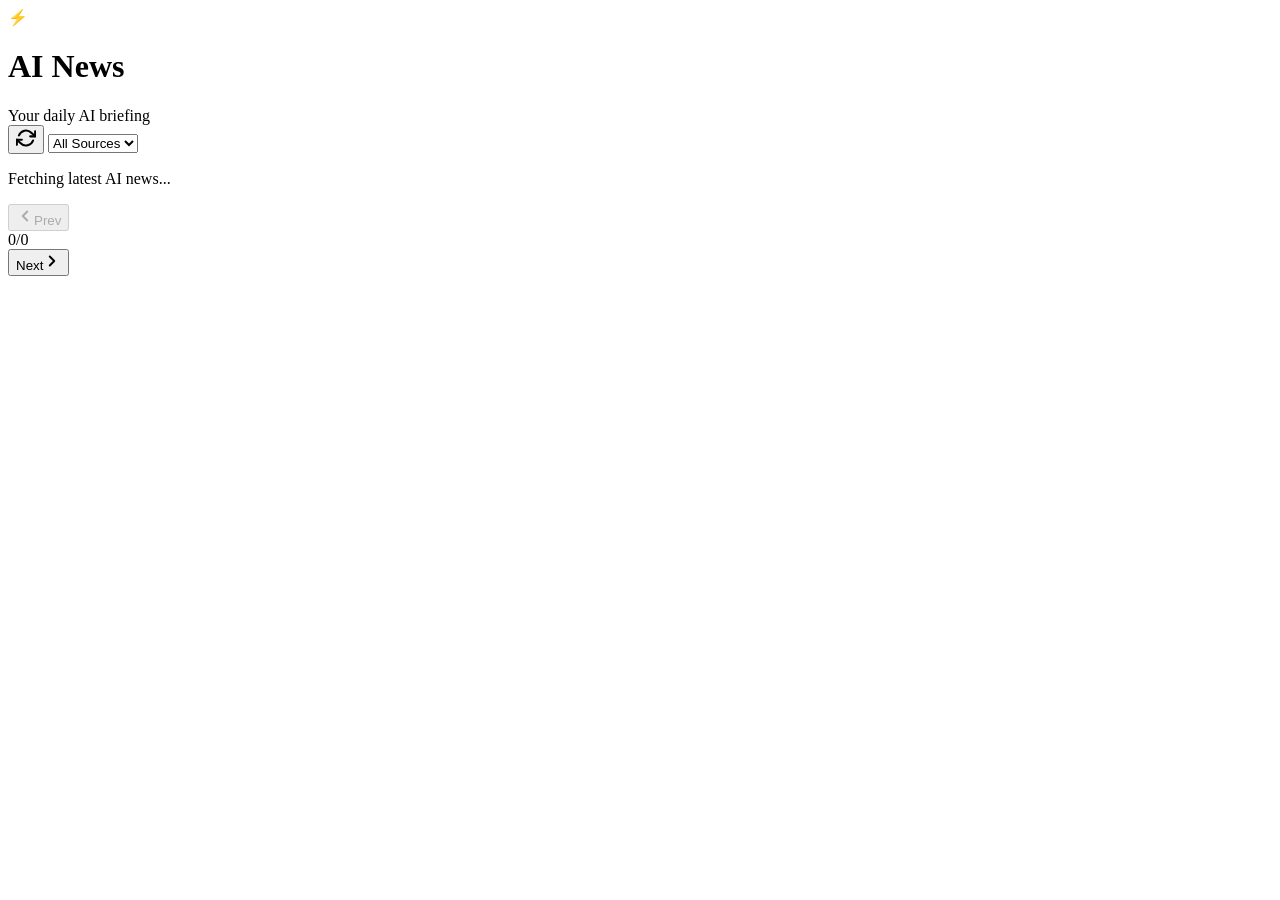
==== index.html @ 2bf20e10 "Deploy AI News Aggregator PWA to gh-pages root" ====
<!DOCTYPE html>
<html lang="en">
<head>
    <meta charset="UTF-8">
    <meta name="viewport" content="width=device-width, initial-scale=1.0, user-scalable=no">
    <title>AI News Aggregator</title>
    <meta name="theme-color" content="#6c5ce7">
    <meta name="apple-mobile-web-app-capable" content="yes">
    <meta name="apple-mobile-web-app-status-bar-style" content="black-translucent">
    <meta name="apple-mobile-web-app-title" content="AI News">
    <link rel="apple-touch-icon" href="icons/icon-192.svg">
    <link rel="manifest" href="manifest.json">
    <link rel="stylesheet" href="styles.css">
    <link rel="preconnect" href="https://fonts.googleapis.com">
    <link rel="preconnect" href="https://fonts.gstatic.com" crossorigin>
    <link href="https://fonts.googleapis.com/css2?family=Inter:wght@400;500;600;700;800&display=swap" rel="stylesheet">
</head>
<body>
    <header class="app-header">
        <div class="header-left">
            <div class="logo"><span class="logo-icon">⚡</span><h1>AI News</h1></div>
            <span class="tagline">Your daily AI briefing</span>
        </div>
        <div class="header-right">
            <button id="install-btn" class="install-btn" style="display:none;" title="Install App">
                <svg width="16" height="16" viewBox="0 0 24 24" fill="none" stroke="currentColor" stroke-width="2.5" stroke-linecap="round" stroke-linejoin="round"><path d="M21 15v4a2 2 0 0 1-2 2H5a2 2 0 0 1-2-2v-4"></path><polyline points="7 10 12 15 17 10"></polyline><line x1="12" y1="15" x2="12" y2="3"></line></svg>
                <span>Install</span>
            </button>
            <button id="refresh-btn" class="icon-btn" title="Refresh news">
                <svg width="20" height="20" viewBox="0 0 24 24" fill="none" stroke="currentColor" stroke-width="2.5" stroke-linecap="round" stroke-linejoin="round"><polyline points="23 4 23 10 17 10"></polyline><polyline points="1 20 1 14 7 14"></polyline><path d="M3.51 9a9 9 0 0 1 14.85-3.36L23 10M1 14l4.64 4.36A9 9 0 0 0 20.49 15"></path></svg>
            </button>
            <select id="source-filter" class="source-filter" title="Filter by source"><option value="">All Sources</option></select>
        </div>
    </header>
    <main class="main-container">
        <div id="loading" class="loading-container">
            <div class="loading-card"><div class="skeleton skeleton-image"></div><div class="skeleton-content"><div class="skeleton skeleton-badge"></div><div class="skeleton skeleton-title"></div><div class="skeleton skeleton-title short"></div><div class="skeleton skeleton-text"></div><div class="skeleton skeleton-text"></div><div class="skeleton skeleton-text short"></div></div></div>
            <p class="loading-text">Fetching latest AI news...</p>
        </div>
        <div id="error" class="error-container" style="display:none;"><div class="error-icon">📡</div><h2>Unable to fetch news</h2><p>Check your connection and try again.</p><button id="retry-btn" class="btn-primary">Retry</button></div>
        <div id="empty" class="empty-container" style="display:none;"><div class="empty-icon">🔍</div><h2>No articles found</h2><p>Try refreshing or changing the source filter.</p><button id="empty-refresh-btn" class="btn-primary">Refresh</button></div>
        <div id="card-container" class="card-stack" style="display:none;"></div>
        <div id="swipe-hint" class="swipe-hint" style="display:none;"><div class="hint-content"><span class="hint-arrow left">←</span><span class="hint-text">Swipe or tap to navigate</span><span class="hint-arrow right">→</span></div></div>
    </main>
    <footer class="app-footer">
        <button id="prev-btn" class="nav-btn" disabled title="Previous article"><svg width="18" height="18" viewBox="0 0 24 24" fill="none" stroke="currentColor" stroke-width="2.5" stroke-linecap="round" stroke-linejoin="round"><polyline points="15 18 9 12 15 6"></polyline></svg><span>Prev</span></button>
        <div class="card-counter"><span id="current-index">0</span><span class="separator">/</span><span id="total-count">0</span></div>
        <button id="next-btn" class="nav-btn" title="Next article"><span>Next</span><svg width="18" height="18" viewBox="0 0 24 24" fill="none" stroke="currentColor" stroke-width="2.5" stroke-linecap="round" stroke-linejoin="round"><polyline points="9 6 15 12 9 18"></polyline></svg></button>
    </footer>
    <script src="app.js"></script>
</body>
</html>
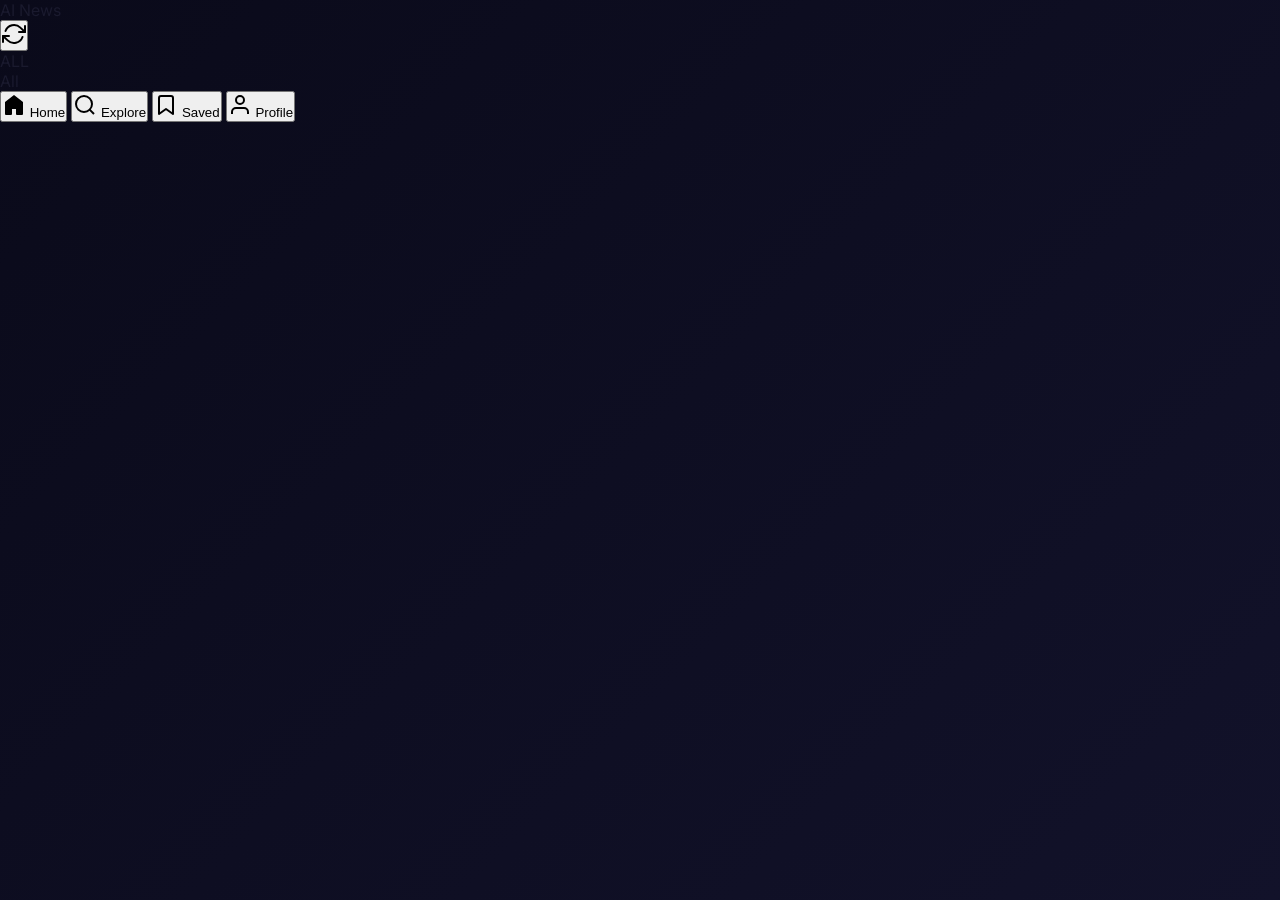
==== commit af8f58c6: "Redesign UI to Instagram-style feed layout - Stories bar with source avatars at top - Vertical scrol" ====
--- a/index.html
+++ b/index.html
@@ -2,9 +2,9 @@
 <html lang="en">
 <head>
     <meta charset="UTF-8">
-    <meta name="viewport" content="width=device-width, initial-scale=1.0, user-scalable=no">
-    <title>AI News Aggregator</title>
-    <meta name="theme-color" content="#6c5ce7">
+    <meta name="viewport" content="width=device-width, initial-scale=1.0, maximum-scale=1.0, user-scalable=no">
+    <title>AI News</title>
+    <meta name="theme-color" content="#000000">
     <meta name="apple-mobile-web-app-capable" content="yes">
     <meta name="apple-mobile-web-app-status-bar-style" content="black-translucent">
     <meta name="apple-mobile-web-app-title" content="AI News">
@@ -13,40 +13,91 @@
     <link rel="stylesheet" href="styles.css">
     <link rel="preconnect" href="https://fonts.googleapis.com">
     <link rel="preconnect" href="https://fonts.gstatic.com" crossorigin>
-    <link href="https://fonts.googleapis.com/css2?family=Inter:wght@400;500;600;700;800&display=swap" rel="stylesheet">
+    <link href="https://fonts.googleapis.com/css2?family=Inter:wght@400;500;600;700&display=swap" rel="stylesheet">
 </head>
 <body>
-    <header class="app-header">
-        <div class="header-left">
-            <div class="logo"><span class="logo-icon">⚡</span><h1>AI News</h1></div>
-            <span class="tagline">Your daily AI briefing</span>
-        </div>
-        <div class="header-right">
-            <button id="install-btn" class="install-btn" style="display:none;" title="Install App">
-                <svg width="16" height="16" viewBox="0 0 24 24" fill="none" stroke="currentColor" stroke-width="2.5" stroke-linecap="round" stroke-linejoin="round"><path d="M21 15v4a2 2 0 0 1-2 2H5a2 2 0 0 1-2-2v-4"></path><polyline points="7 10 12 15 17 10"></polyline><line x1="12" y1="15" x2="12" y2="3"></line></svg>
-                <span>Install</span>
+
+    <!-- Top Header -->
+    <header class="top-header">
+        <div class="header-logo">AI News</div>
+        <div class="header-actions">
+            <button id="install-btn" class="header-icon-btn" style="display:none;" title="Install App">
+                <svg width="24" height="24" viewBox="0 0 24 24" fill="none" stroke="currentColor" stroke-width="2" stroke-linecap="round" stroke-linejoin="round"><path d="M21 15v4a2 2 0 0 1-2 2H5a2 2 0 0 1-2-2v-4"/><polyline points="7 10 12 15 17 10"/><line x1="12" y1="15" x2="12" y2="3"/></svg>
             </button>
-            <button id="refresh-btn" class="icon-btn" title="Refresh news">
-                <svg width="20" height="20" viewBox="0 0 24 24" fill="none" stroke="currentColor" stroke-width="2.5" stroke-linecap="round" stroke-linejoin="round"><polyline points="23 4 23 10 17 10"></polyline><polyline points="1 20 1 14 7 14"></polyline><path d="M3.51 9a9 9 0 0 1 14.85-3.36L23 10M1 14l4.64 4.36A9 9 0 0 0 20.49 15"></path></svg>
+            <button id="refresh-btn" class="header-icon-btn" title="Refresh">
+                <svg width="24" height="24" viewBox="0 0 24 24" fill="none" stroke="currentColor" stroke-width="2" stroke-linecap="round" stroke-linejoin="round"><polyline points="23 4 23 10 17 10"/><polyline points="1 20 1 14 7 14"/><path d="M3.51 9a9 9 0 0 1 14.85-3.36L23 10M1 14l4.64 4.36A9 9 0 0 0 20.49 15"/></svg>
             </button>
-            <select id="source-filter" class="source-filter" title="Filter by source"><option value="">All Sources</option></select>
         </div>
     </header>
-    <main class="main-container">
-        <div id="loading" class="loading-container">
-            <div class="loading-card"><div class="skeleton skeleton-image"></div><div class="skeleton-content"><div class="skeleton skeleton-badge"></div><div class="skeleton skeleton-title"></div><div class="skeleton skeleton-title short"></div><div class="skeleton skeleton-text"></div><div class="skeleton skeleton-text"></div><div class="skeleton skeleton-text short"></div></div></div>
-            <p class="loading-text">Fetching latest AI news...</p>
+
+    <!-- Stories Bar -->
+    <div class="stories-bar" id="stories-bar">
+        <div class="story-item active" data-source="">
+            <div class="story-ring all">
+                <div class="story-avatar all-avatar">ALL</div>
+            </div>
+            <span class="story-name">All</span>
         </div>
-        <div id="error" class="error-container" style="display:none;"><div class="error-icon">📡</div><h2>Unable to fetch news</h2><p>Check your connection and try again.</p><button id="retry-btn" class="btn-primary">Retry</button></div>
-        <div id="empty" class="empty-container" style="display:none;"><div class="empty-icon">🔍</div><h2>No articles found</h2><p>Try refreshing or changing the source filter.</p><button id="empty-refresh-btn" class="btn-primary">Refresh</button></div>
-        <div id="card-container" class="card-stack" style="display:none;"></div>
-        <div id="swipe-hint" class="swipe-hint" style="display:none;"><div class="hint-content"><span class="hint-arrow left">←</span><span class="hint-text">Swipe or tap to navigate</span><span class="hint-arrow right">→</span></div></div>
+    </div>
+
+    <!-- Main Feed -->
+    <main class="feed" id="feed">
+
+        <!-- Loading State -->
+        <div id="loading" class="loading-state">
+            <div class="skeleton-card">
+                <div class="skeleton-header"><div class="skeleton-circle"></div><div class="skeleton-lines"><div class="skeleton-line w60"></div><div class="skeleton-line w40"></div></div></div>
+                <div class="skeleton-img"></div>
+                <div class="skeleton-body"><div class="skeleton-line w90"></div><div class="skeleton-line w70"></div></div>
+            </div>
+            <div class="skeleton-card">
+                <div class="skeleton-header"><div class="skeleton-circle"></div><div class="skeleton-lines"><div class="skeleton-line w60"></div><div class="skeleton-line w40"></div></div></div>
+                <div class="skeleton-img"></div>
+                <div class="skeleton-body"><div class="skeleton-line w90"></div><div class="skeleton-line w70"></div></div>
+            </div>
+        </div>
+
+        <!-- Error State -->
+        <div id="error" class="state-message" style="display:none;">
+            <div class="state-icon">&#128225;</div>
+            <h2>Couldn't load news</h2>
+            <p>Check your connection and try again.</p>
+            <button id="retry-btn" class="action-button">Try Again</button>
+        </div>
+
+        <!-- Empty State -->
+        <div id="empty" class="state-message" style="display:none;">
+            <div class="state-icon">&#128270;</div>
+            <h2>No articles found</h2>
+            <p>Try a different source filter.</p>
+            <button id="empty-refresh-btn" class="action-button">Refresh</button>
+        </div>
+
+        <!-- Feed Cards Container -->
+        <div id="feed-cards"></div>
+
     </main>
-    <footer class="app-footer">
-        <button id="prev-btn" class="nav-btn" disabled title="Previous article"><svg width="18" height="18" viewBox="0 0 24 24" fill="none" stroke="currentColor" stroke-width="2.5" stroke-linecap="round" stroke-linejoin="round"><polyline points="15 18 9 12 15 6"></polyline></svg><span>Prev</span></button>
-        <div class="card-counter"><span id="current-index">0</span><span class="separator">/</span><span id="total-count">0</span></div>
-        <button id="next-btn" class="nav-btn" title="Next article"><span>Next</span><svg width="18" height="18" viewBox="0 0 24 24" fill="none" stroke="currentColor" stroke-width="2.5" stroke-linecap="round" stroke-linejoin="round"><polyline points="9 6 15 12 9 18"></polyline></svg></button>
-    </footer>
+
+    <!-- Bottom Navigation -->
+    <nav class="bottom-nav">
+        <button class="nav-item active" data-tab="home">
+            <svg width="24" height="24" viewBox="0 0 24 24" fill="currentColor"><path d="M12 2L3 9v12a1 1 0 001 1h5a1 1 0 001-1v-5h4v5a1 1 0 001 1h5a1 1 0 001-1V9l-9-7z"/></svg>
+            <span>Home</span>
+        </button>
+        <button class="nav-item" data-tab="explore">
+            <svg width="24" height="24" viewBox="0 0 24 24" fill="none" stroke="currentColor" stroke-width="2"><circle cx="11" cy="11" r="8"/><line x1="21" y1="21" x2="16.65" y2="16.65"/></svg>
+            <span>Explore</span>
+        </button>
+        <button class="nav-item" data-tab="saved">
+            <svg width="24" height="24" viewBox="0 0 24 24" fill="none" stroke="currentColor" stroke-width="2" stroke-linecap="round" stroke-linejoin="round"><path d="M19 21l-7-5-7 5V5a2 2 0 012-2h10a2 2 0 012 2z"/></svg>
+            <span>Saved</span>
+        </button>
+        <button class="nav-item" data-tab="profile">
+            <svg width="24" height="24" viewBox="0 0 24 24" fill="none" stroke="currentColor" stroke-width="2"><path d="M20 21v-2a4 4 0 00-4-4H8a4 4 0 00-4 4v2"/><circle cx="12" cy="7" r="4"/></svg>
+            <span>Profile</span>
+        </button>
+    </nav>
+
     <script src="app.js"></script>
 </body>
-</html>+</html>
--- a/styles.css
+++ b/styles.css
@@ -0,0 +1,65 @@
+/* ========================================
+   AI News Aggregator - Inshorts-style UI
+   ======================================== */
+:root{--bg-primary:#0a0a1a;--bg-secondary:#12122a;--bg-card:#ffffff;--text-primary:#1a1a2e;--text-secondary:#555577;--text-light:#8888aa;--accent:#6c5ce7;--accent-light:#a29bfe;--border:#e8e8f0;--shadow-sm:0 2px 8px rgba(0,0,0,0.08);--shadow-md:0 8px 30px rgba(0,0,0,0.12);--shadow-lg:0 20px 60px rgba(0,0,0,0.2);--radius:20px;--card-max-width:480px;--transition:0.3s cubic-bezier(0.25,0.46,0.45,0.94)}
+*{margin:0;padding:0;box-sizing:border-box}html,body{height:100%;overflow:hidden}
+body{font-family:'Inter',-apple-system,BlinkMacSystemFont,sans-serif;background:linear-gradient(135deg,var(--bg-primary) 0%,var(--bg-secondary) 100%);color:var(--text-primary);-webkit-font-smoothing:antialiased;display:flex;flex-direction:column}
+.app-header{display:flex;align-items:center;justify-content:space-between;padding:12px 20px;background:rgba(10,10,26,0.95);backdrop-filter:blur(20px);border-bottom:1px solid rgba(255,255,255,0.06);z-index:100;flex-shrink:0}
+.header-left{display:flex;align-items:center;gap:12px}.logo{display:flex;align-items:center;gap:8px}.logo-icon{font-size:22px}
+.logo h1{font-size:20px;font-weight:800;background:linear-gradient(135deg,#a29bfe,#6c5ce7);-webkit-background-clip:text;-webkit-text-fill-color:transparent;background-clip:text;letter-spacing:-0.5px}
+.tagline{font-size:12px;color:var(--text-light);opacity:0.6}.header-right{display:flex;align-items:center;gap:10px}
+.icon-btn{background:rgba(255,255,255,0.08);border:1px solid rgba(255,255,255,0.1);color:#ccc;width:38px;height:38px;border-radius:12px;display:flex;align-items:center;justify-content:center;cursor:pointer;transition:var(--transition)}
+.icon-btn:hover{background:rgba(255,255,255,0.15);color:#fff}.icon-btn.spinning svg{animation:spin 0.8s linear infinite}
+@keyframes spin{from{transform:rotate(0deg)}to{transform:rotate(360deg)}}
+.source-filter{background:rgba(255,255,255,0.08);border:1px solid rgba(255,255,255,0.1);color:#ccc;padding:8px 12px;border-radius:12px;font-size:13px;font-family:inherit;cursor:pointer;outline:none;max-width:150px}
+.source-filter option{background:#1a1a2e;color:#ccc}
+.install-btn{display:none;align-items:center;gap:6px;background:linear-gradient(135deg,#6c5ce7,#a29bfe);border:none;color:#fff;padding:8px 14px;border-radius:12px;font-size:13px;font-weight:600;font-family:inherit;cursor:pointer;transition:var(--transition);white-space:nowrap;animation:installPulse 2s ease-in-out 3}
+.install-btn:hover{transform:translateY(-1px);box-shadow:0 4px 15px rgba(108,92,231,0.4)}.install-btn:active{transform:translateY(0)}
+@keyframes installPulse{0%,100%{box-shadow:0 0 0 0 rgba(108,92,231,0.4)}50%{box-shadow:0 0 0 8px rgba(108,92,231,0)}}
+.main-container{flex:1;display:flex;align-items:center;justify-content:center;position:relative;overflow:hidden;padding:15px}
+.loading-container{display:flex;flex-direction:column;align-items:center;gap:20px}
+.loading-card{width:min(var(--card-max-width),90vw);background:var(--bg-card);border-radius:var(--radius);overflow:hidden;box-shadow:var(--shadow-lg)}
+.skeleton{background:linear-gradient(90deg,#eee 25%,#ddd 50%,#eee 75%);background-size:200% 100%;animation:shimmer 1.5s ease-in-out infinite;border-radius:8px}
+.skeleton-image{width:100%;height:200px;border-radius:0}.skeleton-content{padding:20px;display:flex;flex-direction:column;gap:12px}
+.skeleton-badge{width:80px;height:22px}.skeleton-title{width:100%;height:20px}.skeleton-title.short{width:65%}.skeleton-text{width:100%;height:14px}.skeleton-text.short{width:45%}
+@keyframes shimmer{0%{background-position:200% 0}100%{background-position:-200% 0}}
+.loading-text{color:var(--text-light);font-size:14px;animation:pulse 2s ease-in-out infinite}
+@keyframes pulse{0%,100%{opacity:0.5}50%{opacity:1}}
+.error-container,.empty-container{display:flex;flex-direction:column;align-items:center;gap:12px;text-align:center;color:#ccc}
+.error-icon,.empty-icon{font-size:48px;margin-bottom:8px}
+.error-container h2,.empty-container h2{font-size:20px;color:#fff}.error-container p,.empty-container p{font-size:14px;color:var(--text-light)}
+.btn-primary{background:var(--accent);color:#fff;border:none;padding:12px 28px;border-radius:12px;font-size:14px;font-weight:600;font-family:inherit;cursor:pointer;margin-top:8px;transition:var(--transition)}
+.btn-primary:hover{background:var(--accent-light);transform:translateY(-1px)}
+.card-stack{width:100%;max-width:var(--card-max-width);height:100%;position:relative;perspective:1000px}
+.news-card{position:absolute;width:100%;height:100%;max-height:580px;top:50%;left:50%;background:var(--bg-card);border-radius:var(--radius);overflow:hidden;box-shadow:var(--shadow-lg);cursor:grab;user-select:none;-webkit-user-select:none;display:flex;flex-direction:column;transition:transform 0.4s cubic-bezier(0.25,0.46,0.45,0.94),opacity 0.4s ease;will-change:transform,opacity;touch-action:pan-y}
+.news-card:active{cursor:grabbing}.news-card.dragging{transition:none}
+.news-card.swiping-left{transform:translate(-150%,-50%) rotate(-20deg)!important;opacity:0}
+.news-card.swiping-right{transform:translate(150%,-50%) rotate(20deg)!important;opacity:0}
+.card-image{width:100%;height:200px;position:relative;overflow:hidden;flex-shrink:0}
+.card-image img{width:100%;height:100%;object-fit:cover;transition:opacity 0.3s ease}
+.card-image-placeholder{width:100%;height:100%;display:flex;align-items:center;justify-content:center;font-size:40px;color:rgba(255,255,255,0.4)}
+.card-image-overlay{position:absolute;bottom:0;left:0;right:0;height:60px;background:linear-gradient(transparent,rgba(0,0,0,0.3))}
+.card-content{padding:20px;display:flex;flex-direction:column;gap:10px;flex:1;overflow-y:auto}
+.card-meta{display:flex;align-items:center;justify-content:space-between}
+.card-source{display:inline-block;padding:4px 10px;border-radius:6px;font-size:11px;font-weight:700;text-transform:uppercase;letter-spacing:0.5px;color:#fff}
+.card-date{font-size:12px;color:var(--text-light)}
+.card-title{font-size:18px;font-weight:700;line-height:1.3;color:var(--text-primary);display:-webkit-box;-webkit-line-clamp:3;-webkit-box-orient:vertical;overflow:hidden}
+.card-summary{font-size:14px;line-height:1.6;color:var(--text-secondary);display:-webkit-box;-webkit-line-clamp:4;-webkit-box-orient:vertical;overflow:hidden}
+.card-link{display:inline-flex;align-items:center;gap:6px;color:var(--accent);text-decoration:none;font-size:13px;font-weight:600;margin-top:auto;padding-top:8px;transition:var(--transition)}
+.card-link:hover{color:var(--accent-light);gap:10px}.card-link svg{transition:transform var(--transition)}.card-link:hover svg{transform:translateX(3px)}
+.swipe-hint{position:absolute;bottom:20px;left:50%;transform:translateX(-50%);z-index:50}
+.hint-content{display:flex;align-items:center;gap:12px;background:rgba(0,0,0,0.7);backdrop-filter:blur(10px);padding:10px 20px;border-radius:30px;animation:fadeInUp 0.5s ease}
+.hint-text{color:#fff;font-size:13px;font-weight:500}.hint-arrow{color:var(--accent-light);font-size:18px;font-weight:700}
+.hint-arrow.left{animation:slideLeft 1s ease-in-out infinite}.hint-arrow.right{animation:slideRight 1s ease-in-out infinite}
+@keyframes slideLeft{0%,100%{transform:translateX(0)}50%{transform:translateX(-5px)}}
+@keyframes slideRight{0%,100%{transform:translateX(0)}50%{transform:translateX(5px)}}
+@keyframes fadeInUp{from{opacity:0;transform:translate(-50%,10px)}to{opacity:1;transform:translate(-50%,0)}}
+.app-footer{display:flex;align-items:center;justify-content:space-between;padding:12px 20px;background:rgba(10,10,26,0.95);backdrop-filter:blur(20px);border-top:1px solid rgba(255,255,255,0.06);z-index:100;flex-shrink:0}
+.nav-btn{display:flex;align-items:center;gap:6px;background:rgba(255,255,255,0.08);border:1px solid rgba(255,255,255,0.1);color:#ccc;padding:8px 16px;border-radius:12px;font-size:13px;font-weight:500;font-family:inherit;cursor:pointer;transition:var(--transition)}
+.nav-btn:hover:not(:disabled){background:rgba(255,255,255,0.15);color:#fff}.nav-btn:disabled{opacity:0.3;cursor:not-allowed}
+.card-counter{display:flex;align-items:center;gap:4px;color:#888;font-size:14px;font-weight:600}
+.card-counter .separator{color:#555}#current-index{color:#fff;font-size:16px}
+@media(max-width:480px){.app-header{padding:10px 15px}.tagline{display:none}.source-filter{max-width:110px;font-size:12px}.main-container{padding:10px}.news-card{max-height:none}.card-image{height:180px}.card-content{padding:16px}.card-title{font-size:16px}.card-summary{font-size:13px}.app-footer{padding:10px 15px}}
+@media(min-width:768px){.card-image{height:220px}.card-title{font-size:20px}.main-container{padding:20px}}
+@media(min-width:1024px){:root{--card-max-width:520px}}
+.card-content::-webkit-scrollbar{width:4px}.card-content::-webkit-scrollbar-track{background:transparent}.card-content::-webkit-scrollbar-thumb{background:#ddd;border-radius:4px}
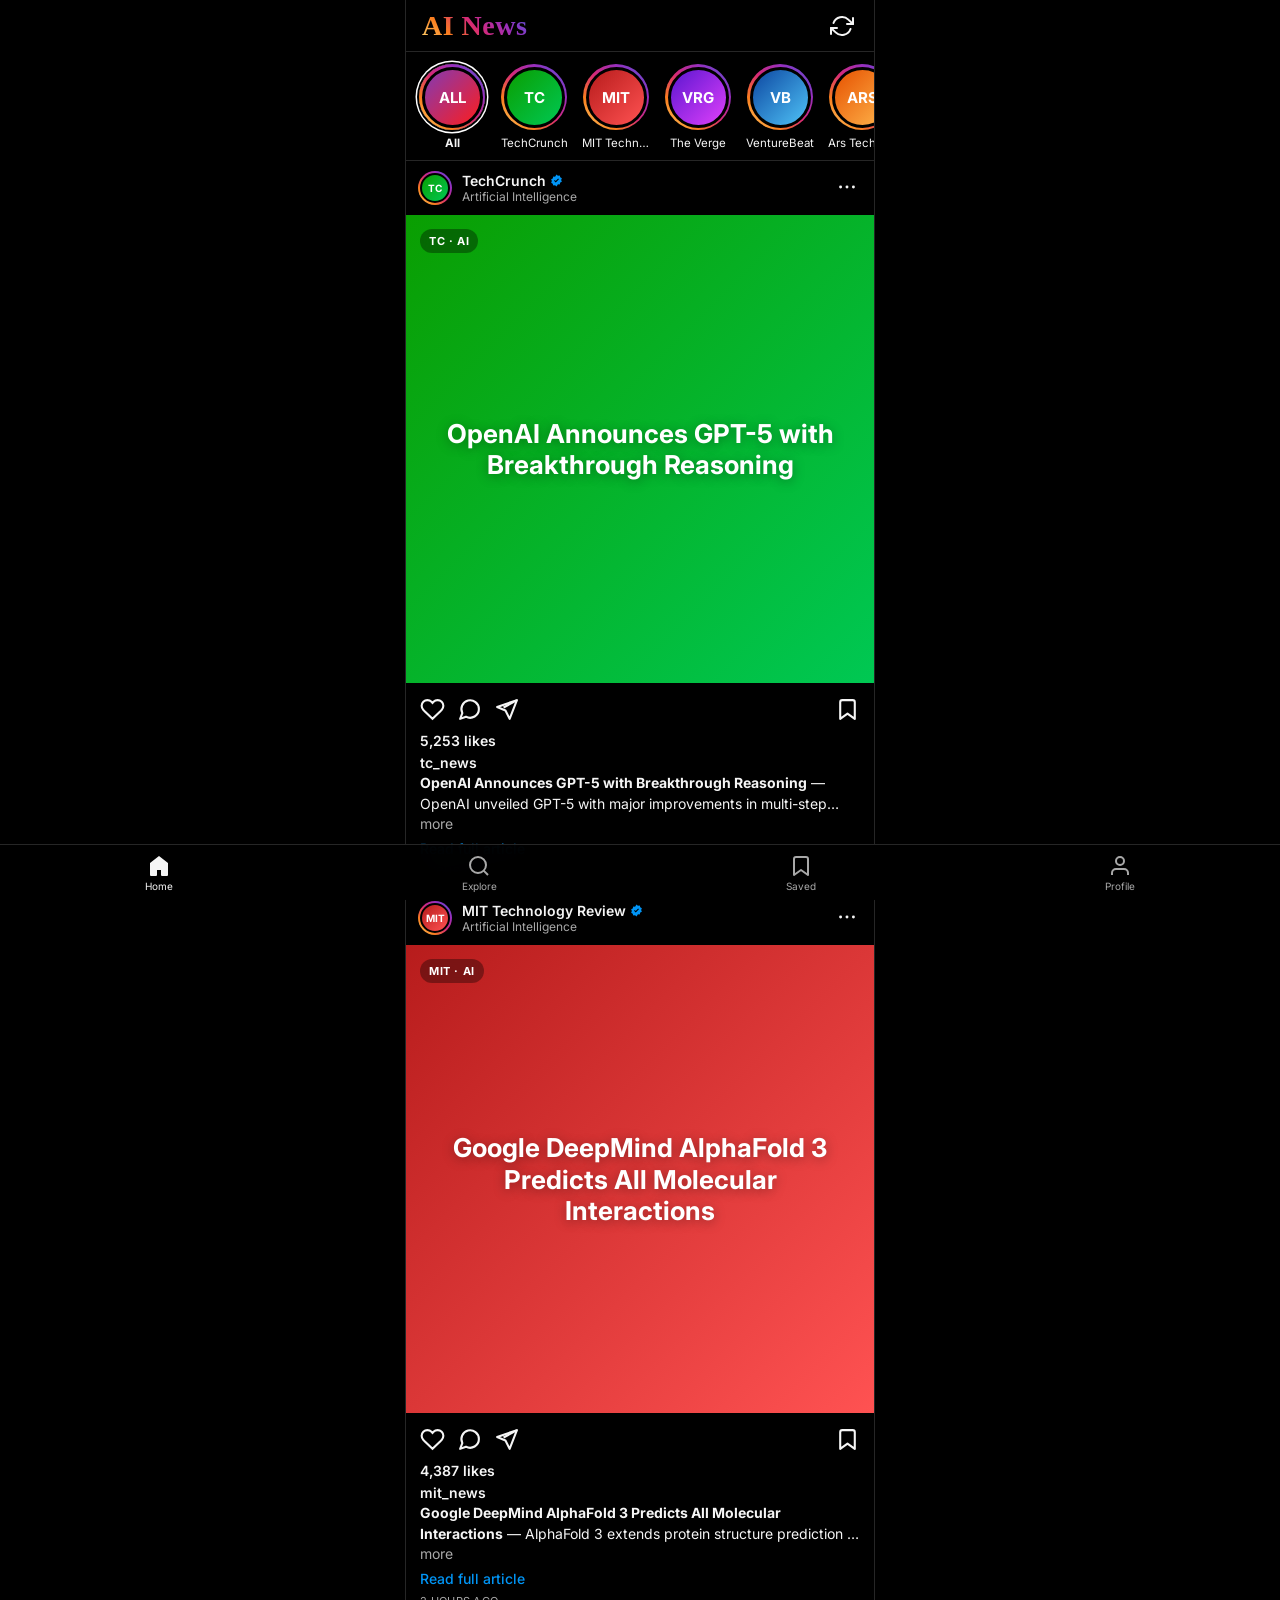
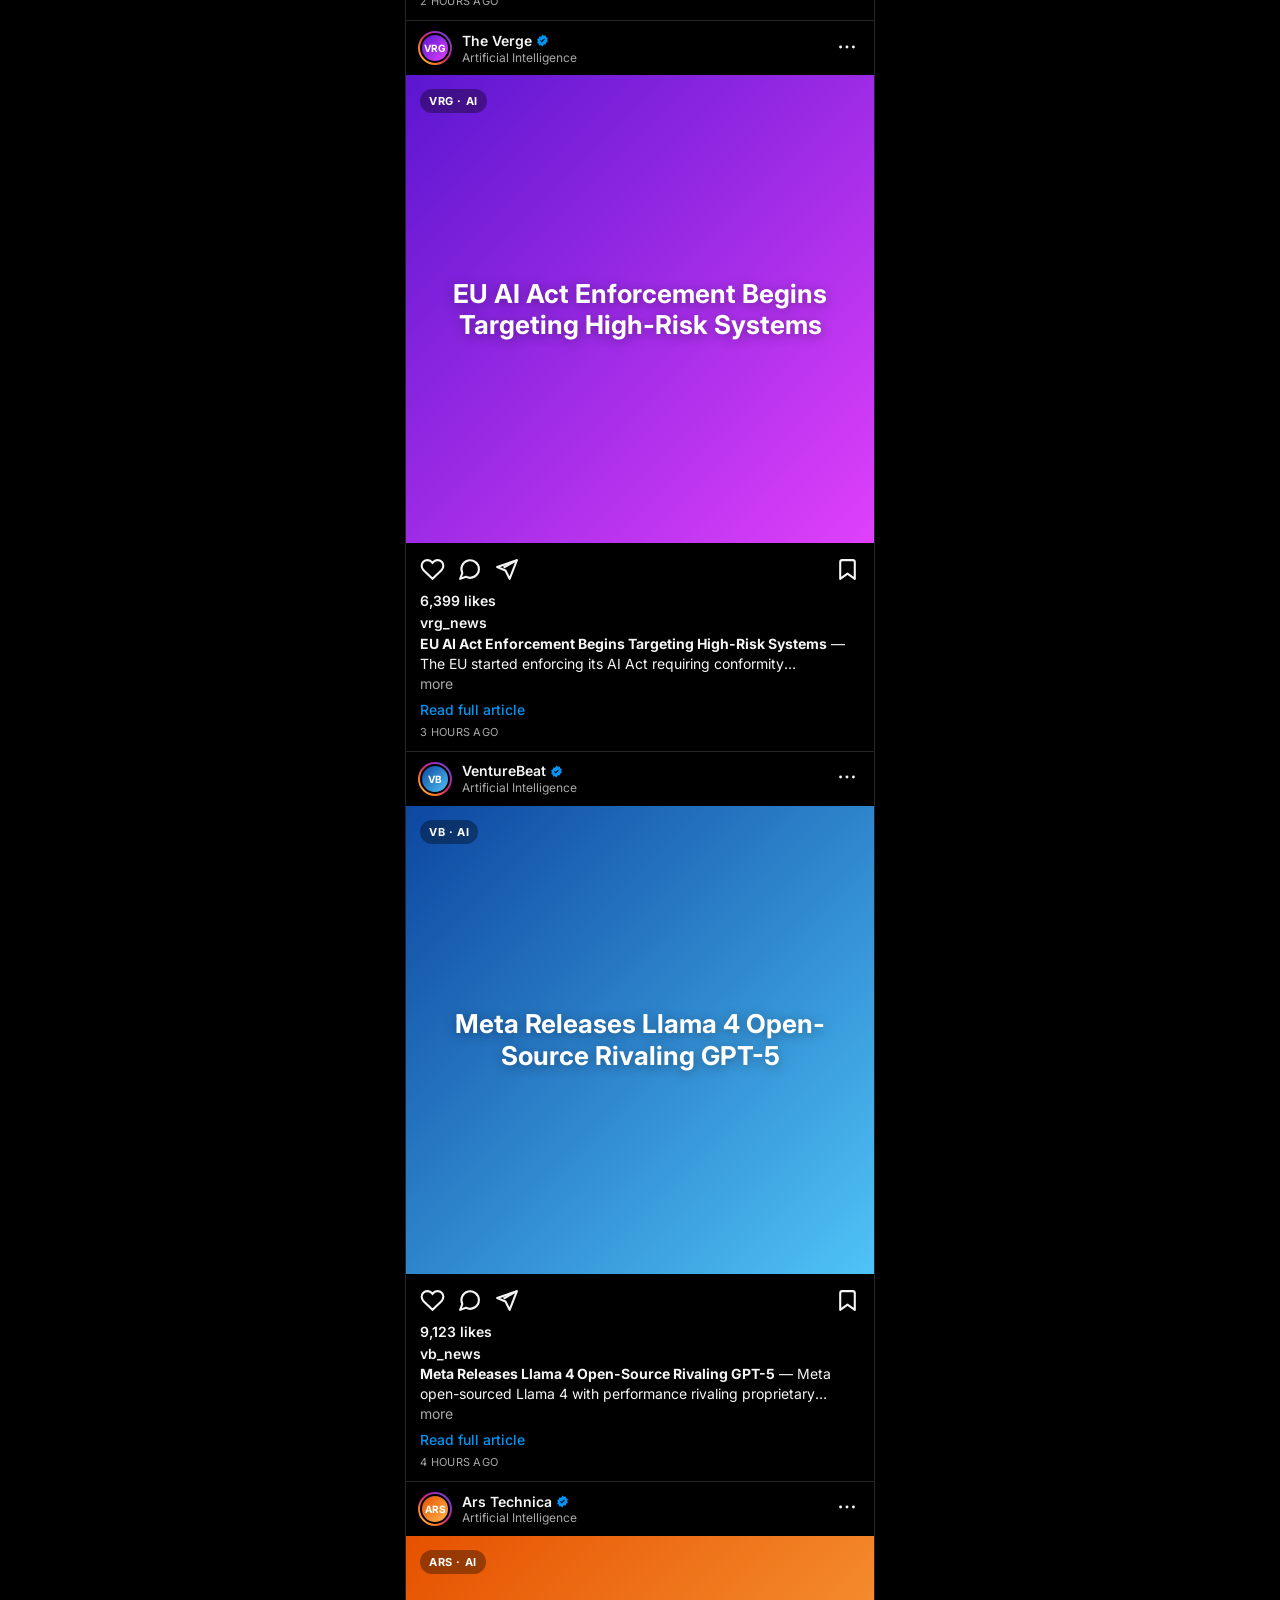
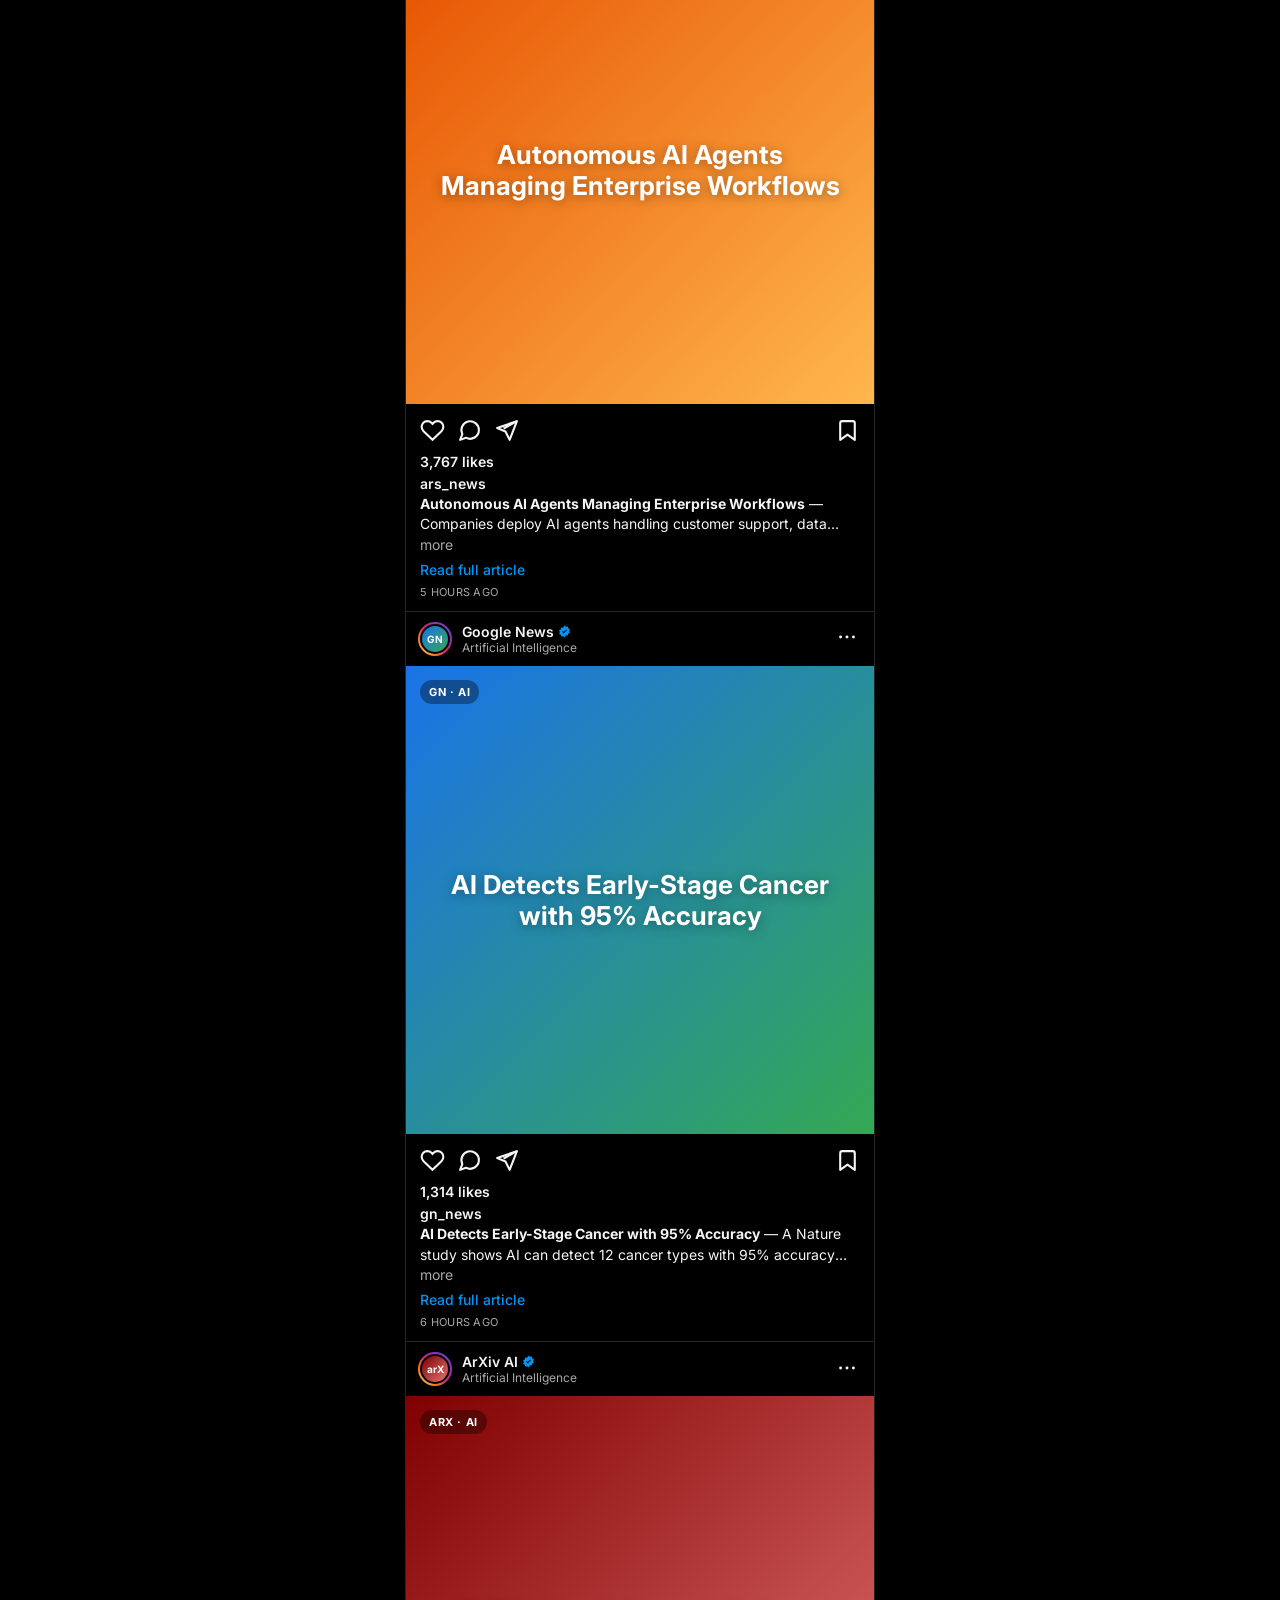
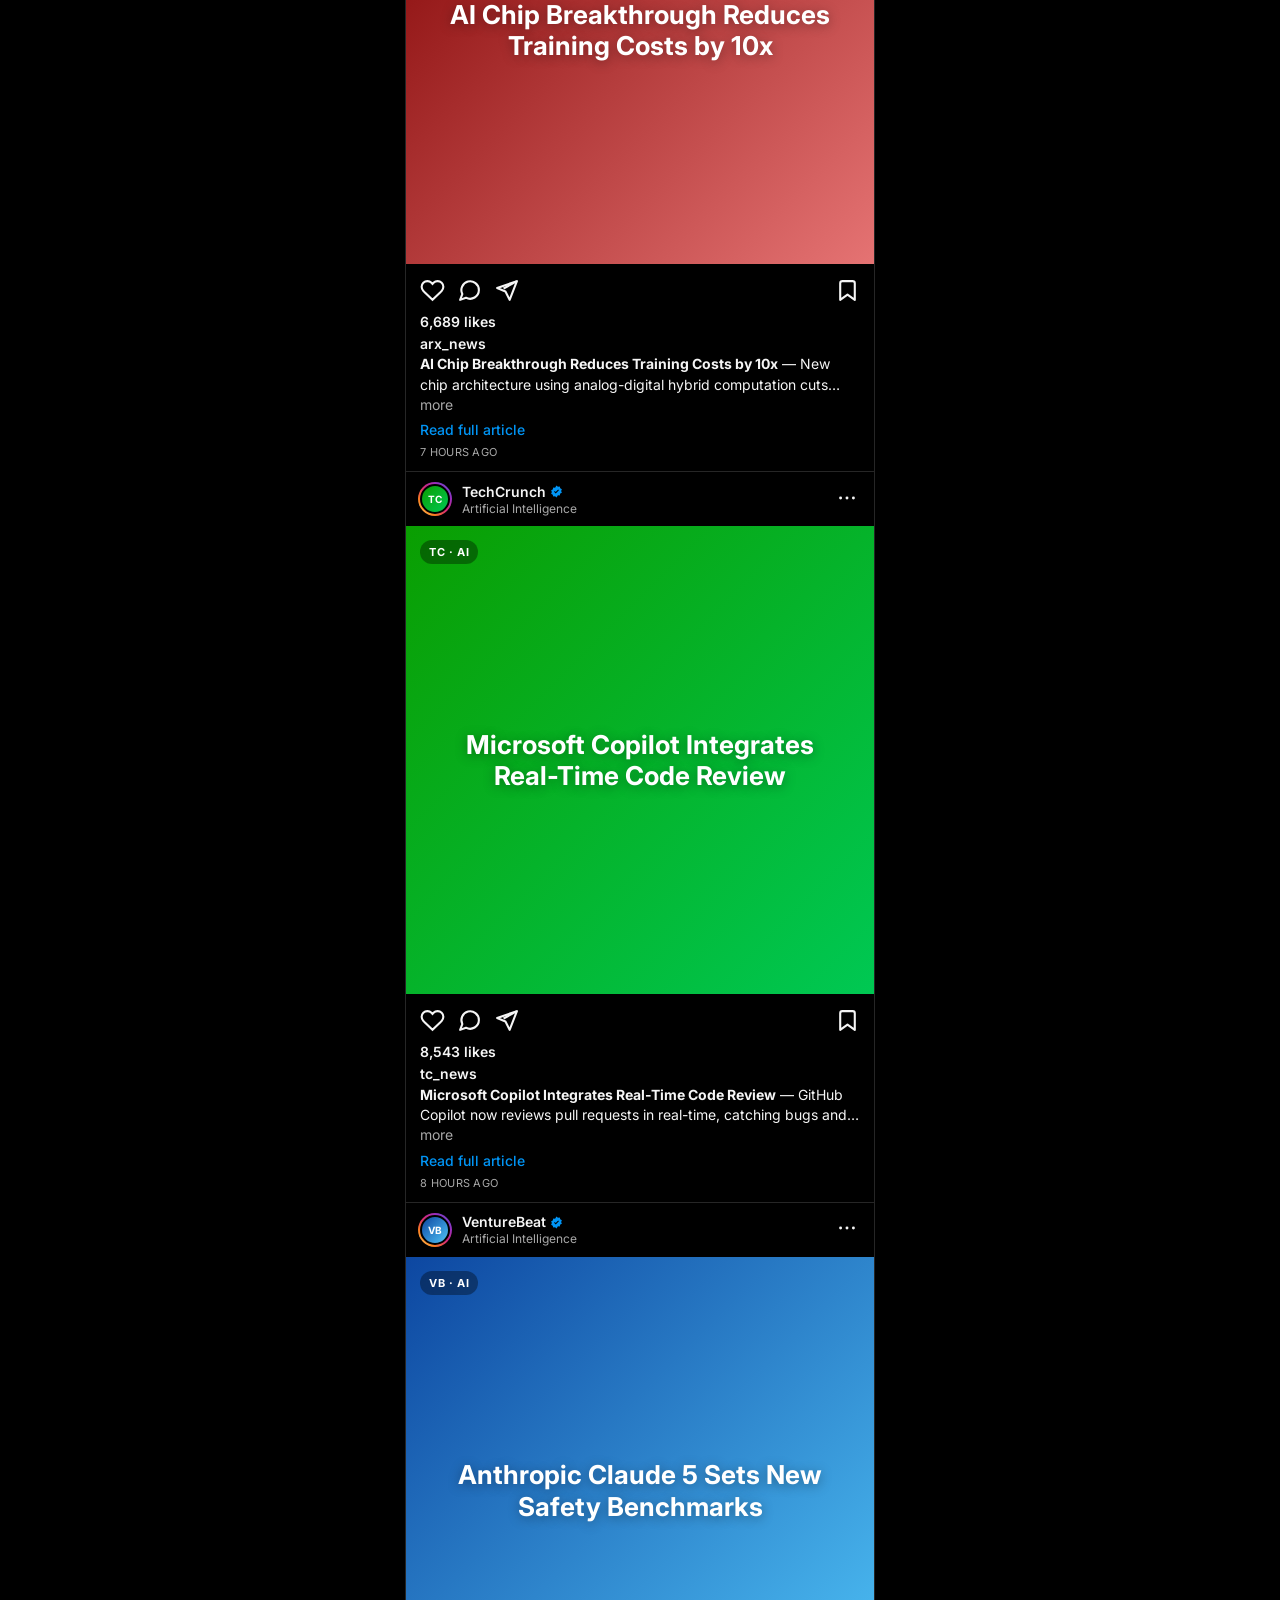
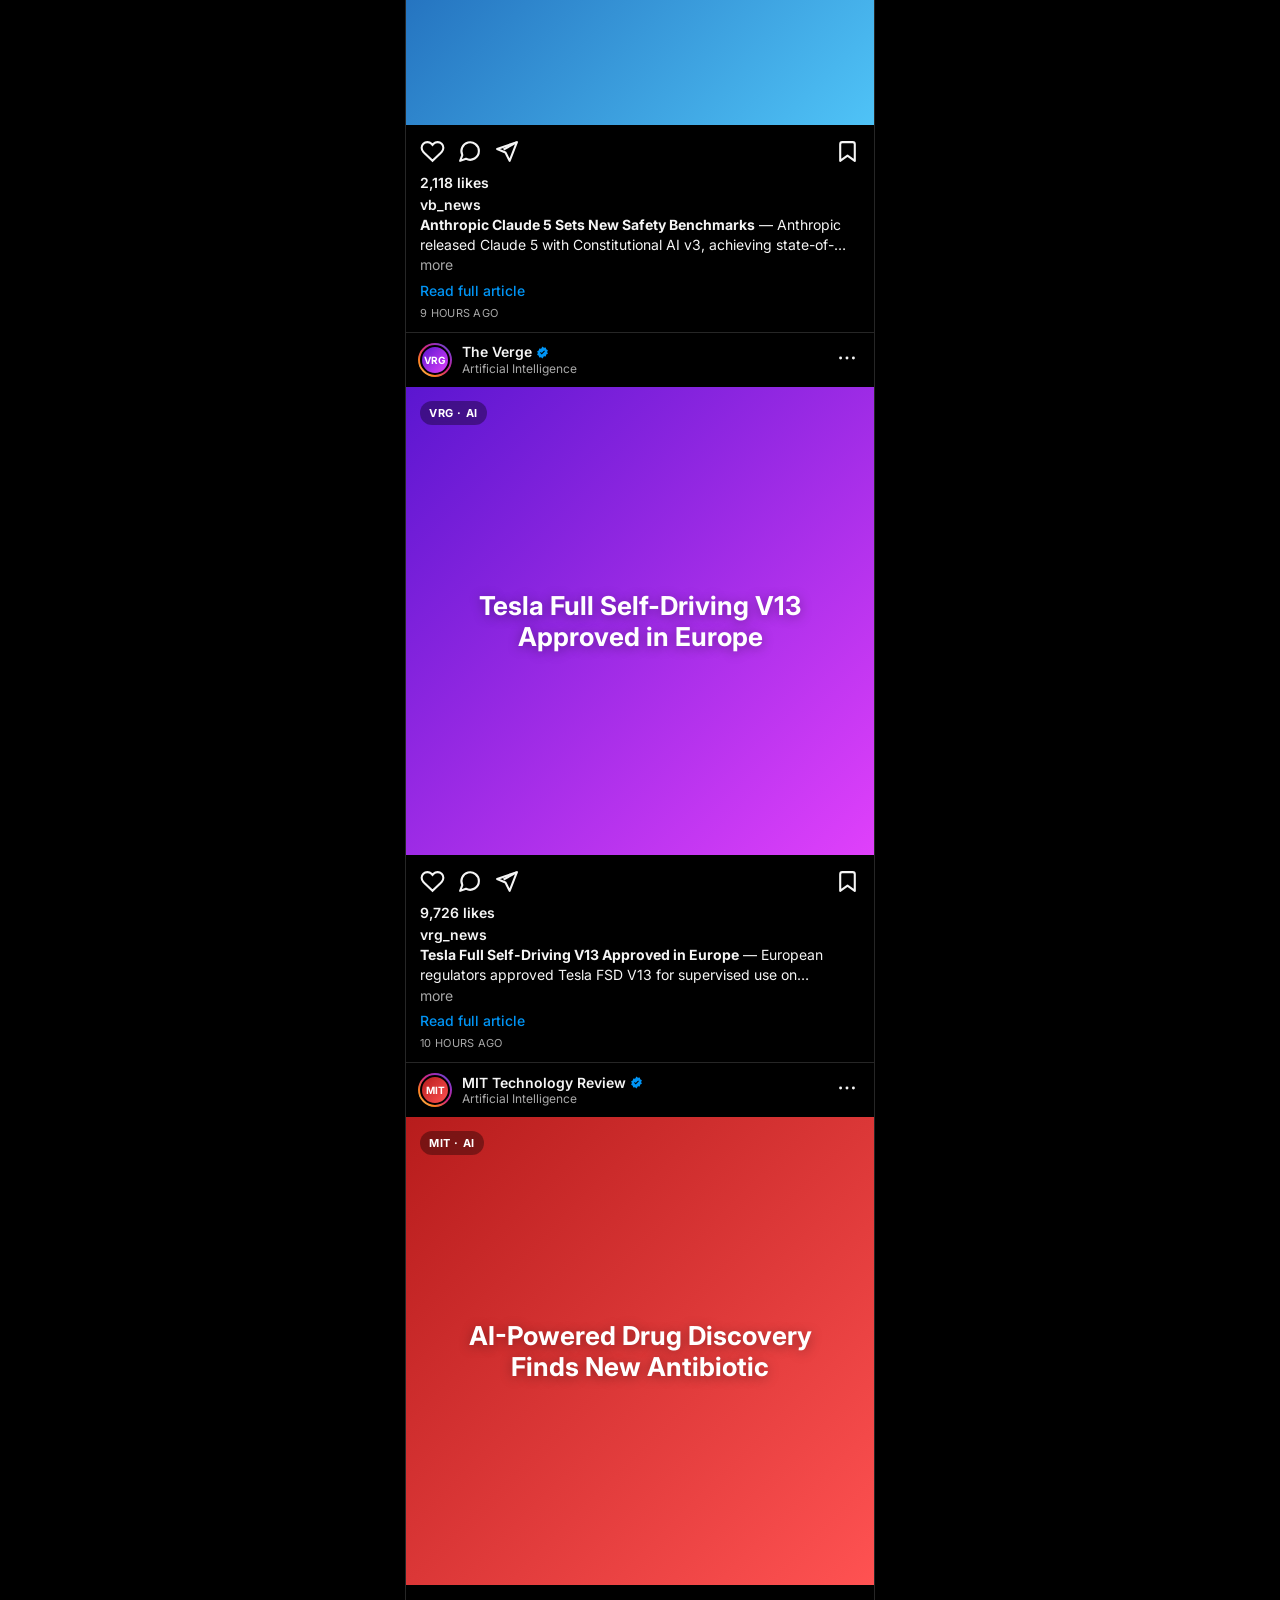
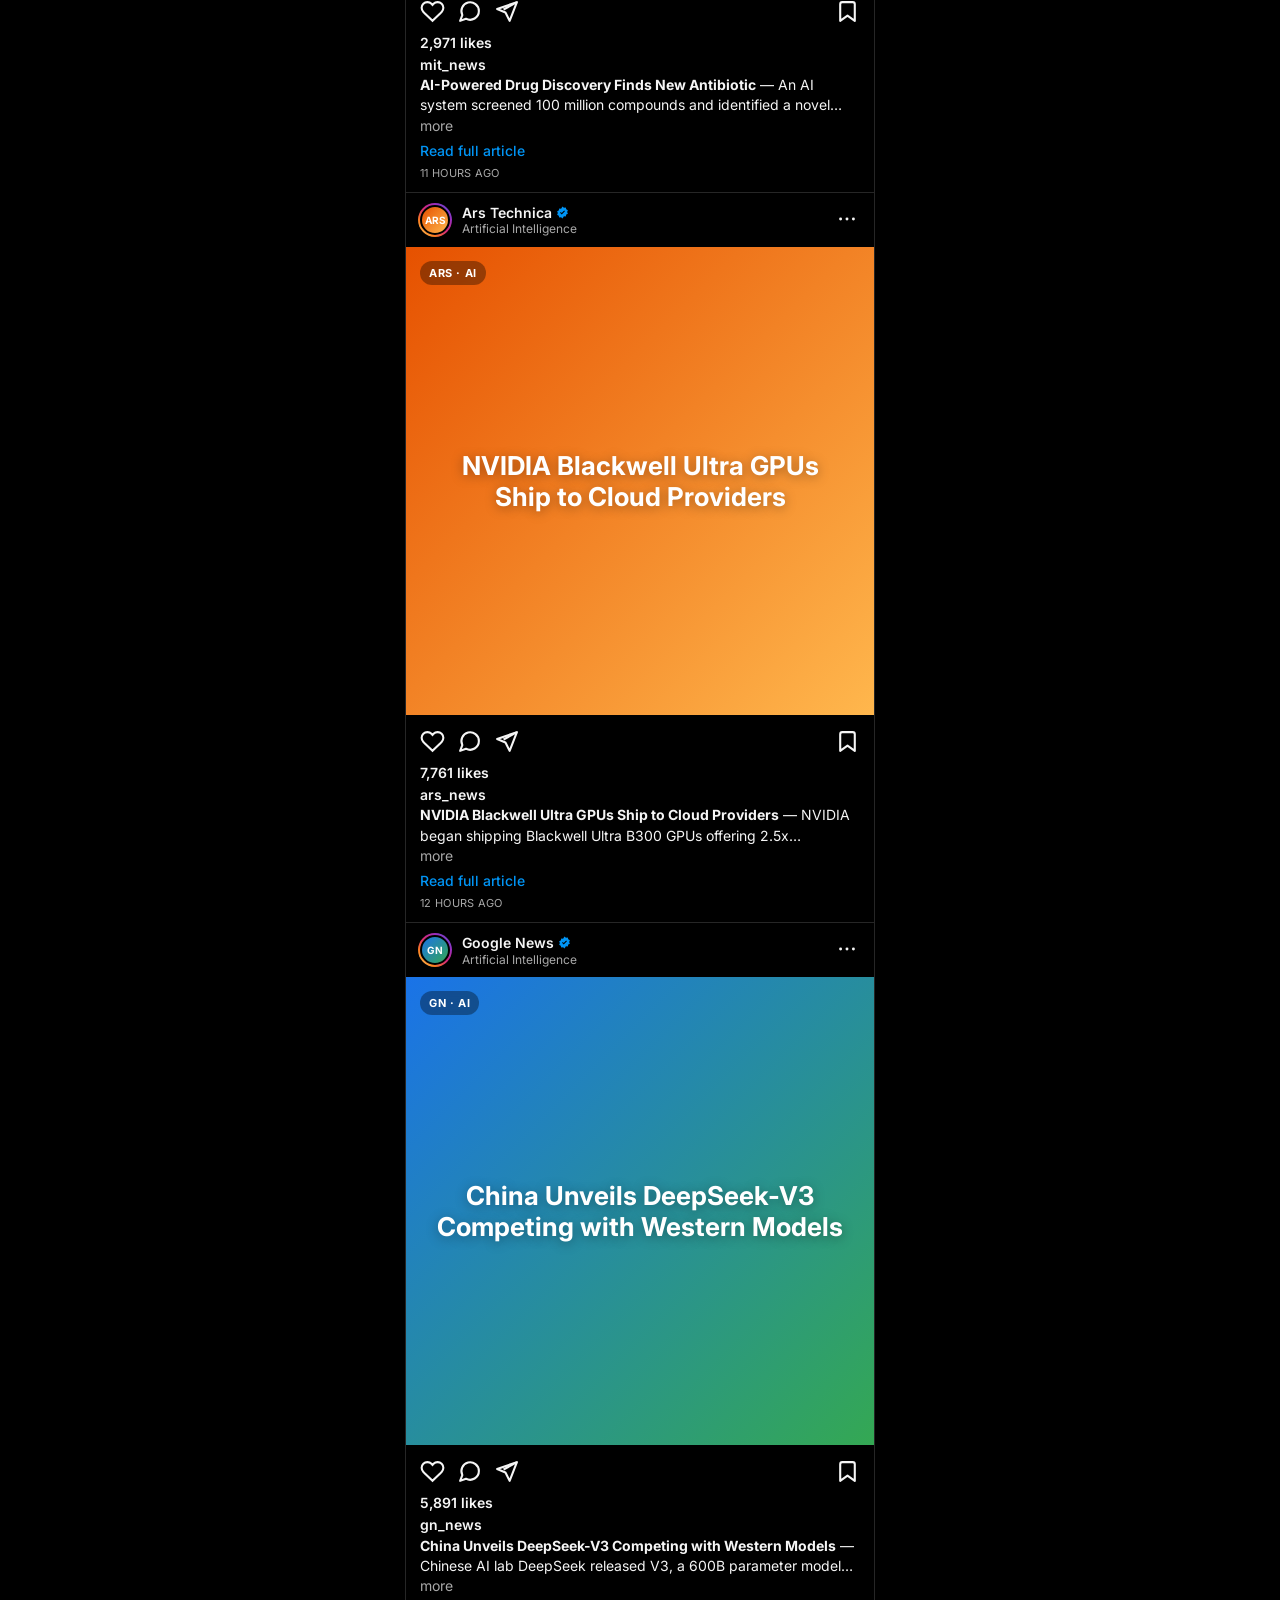
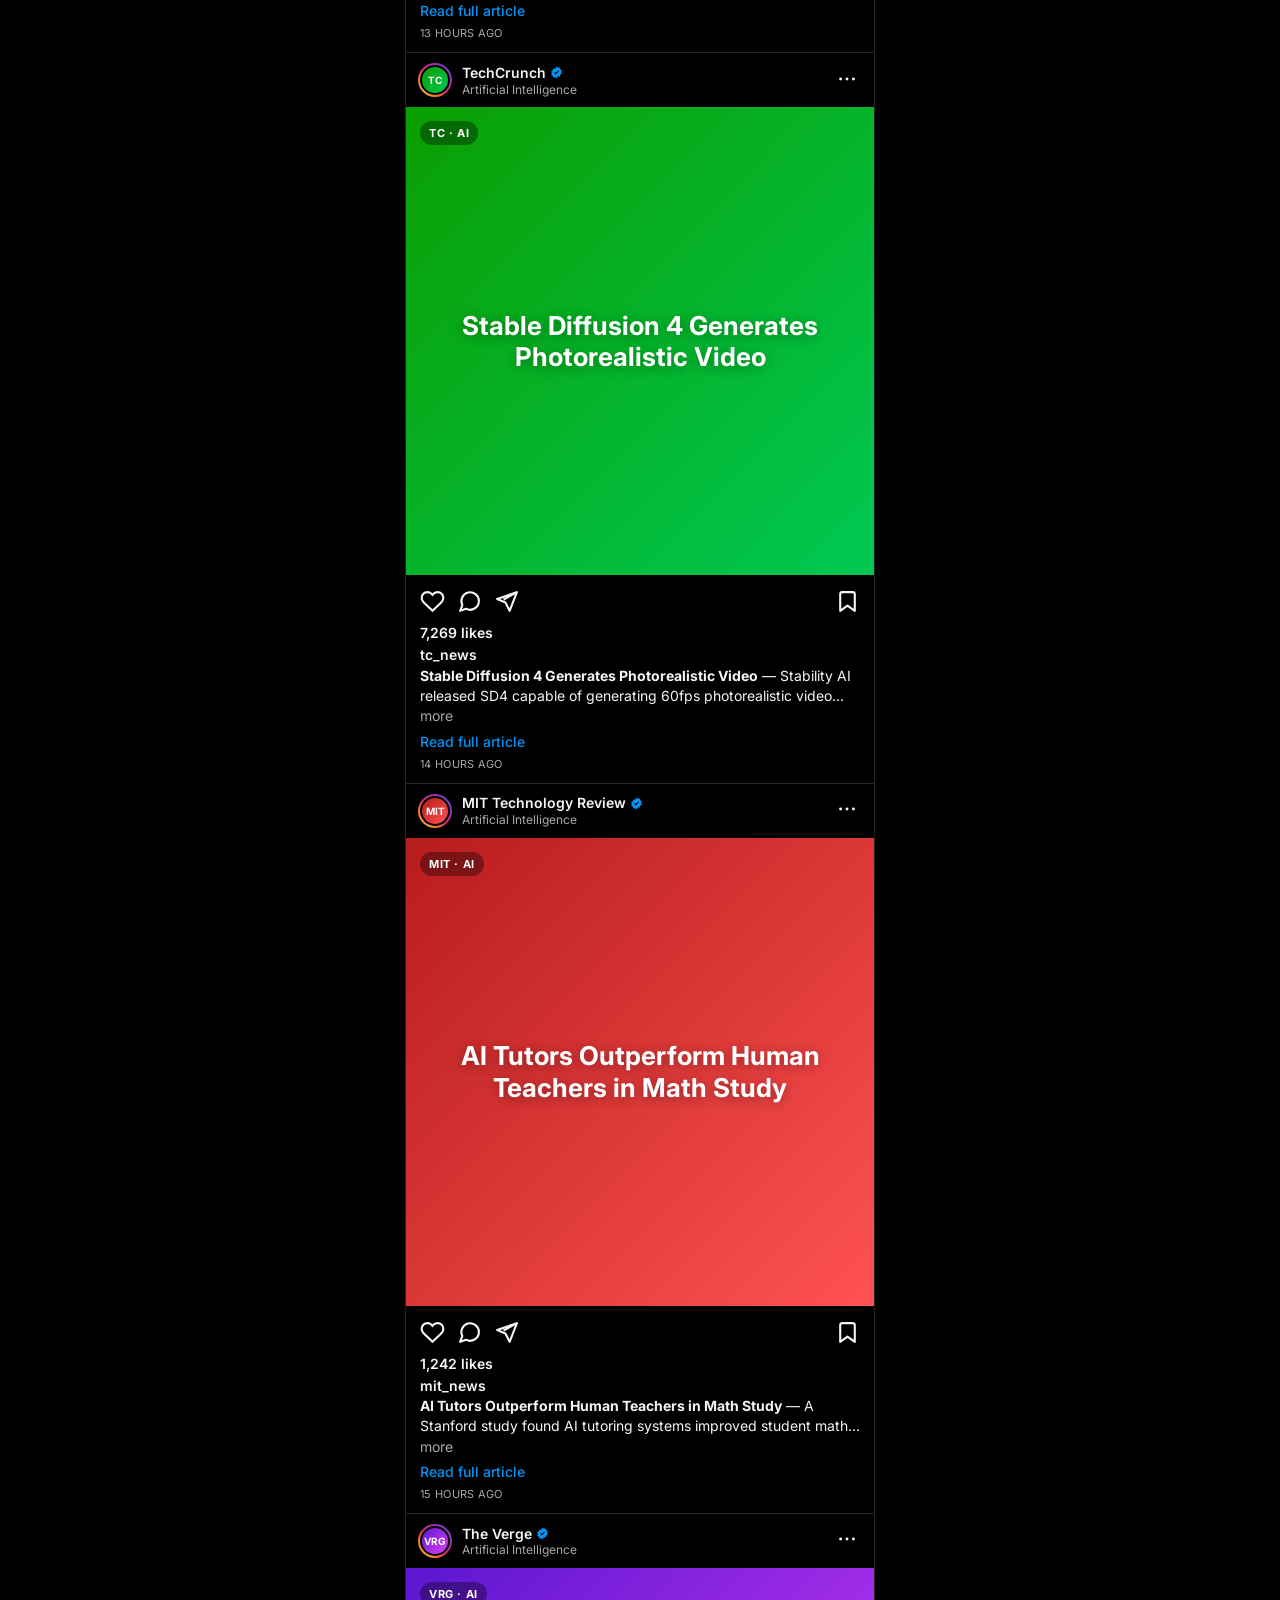
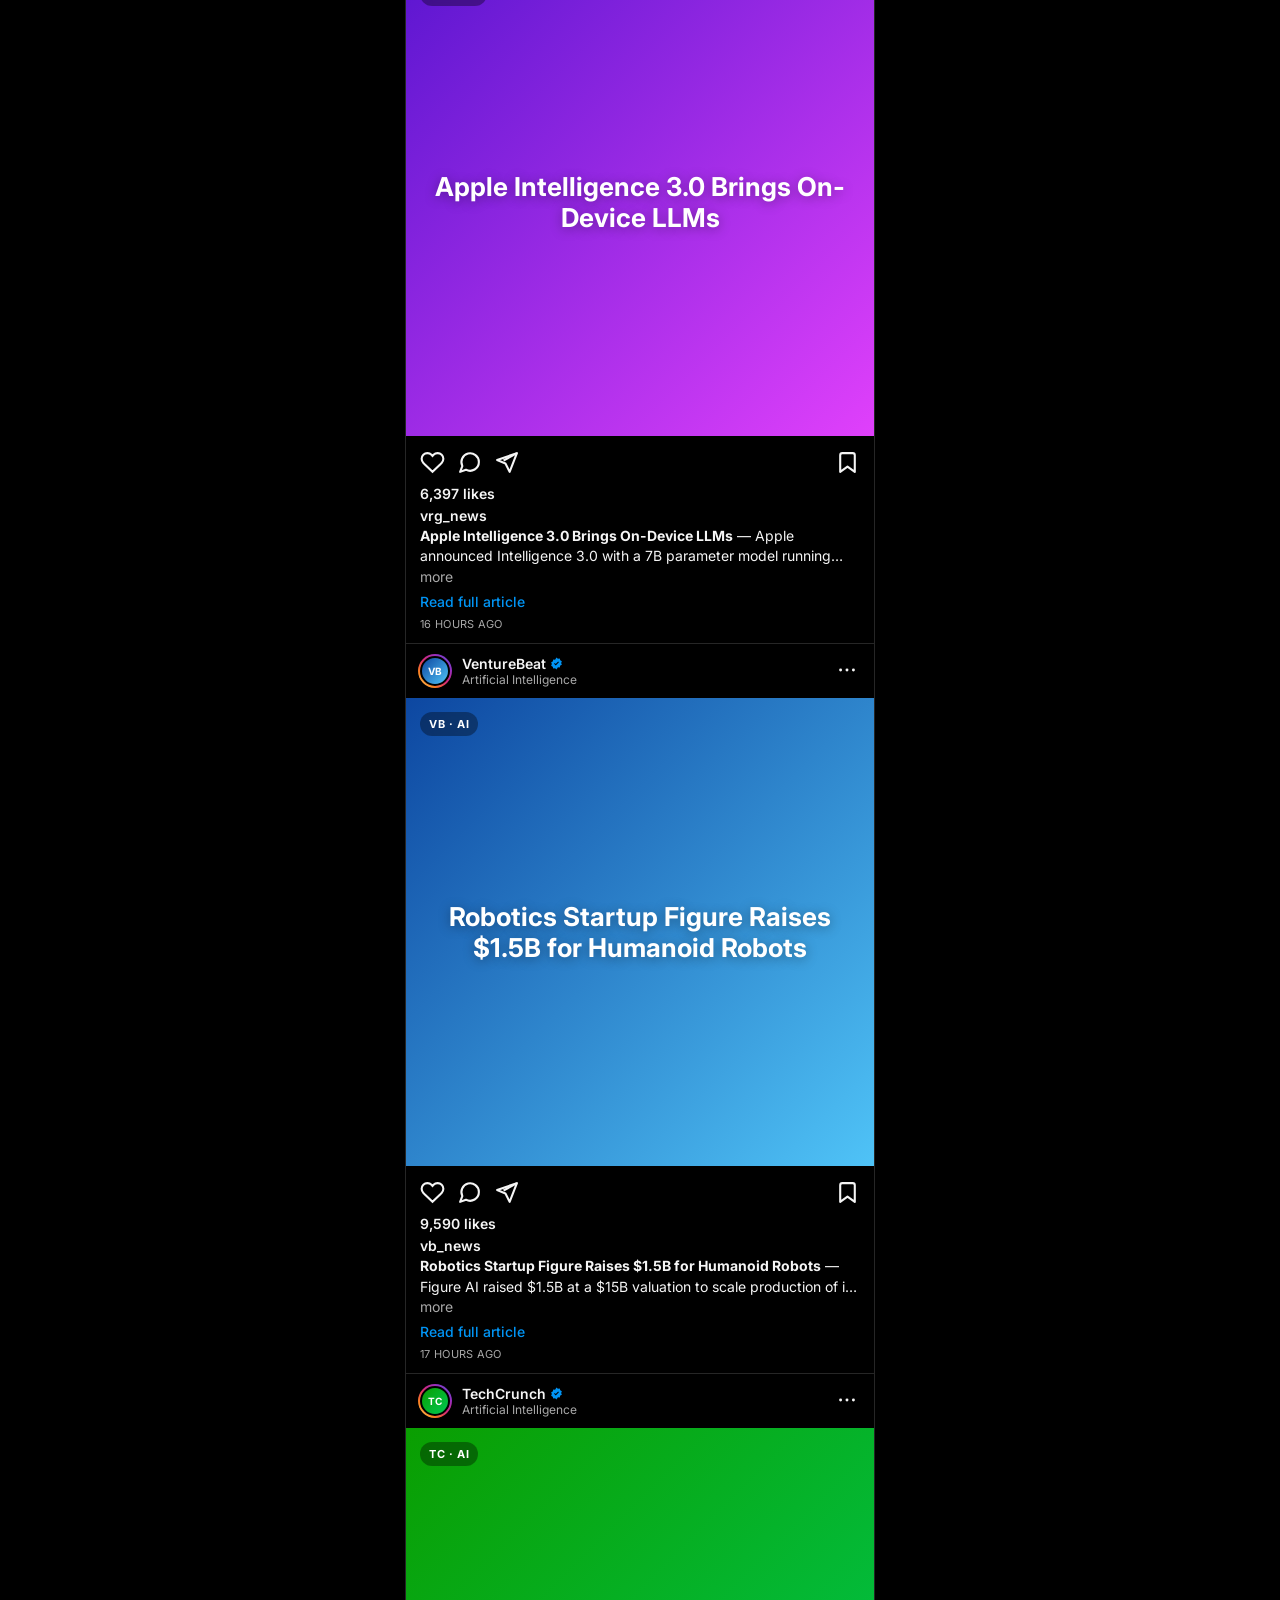
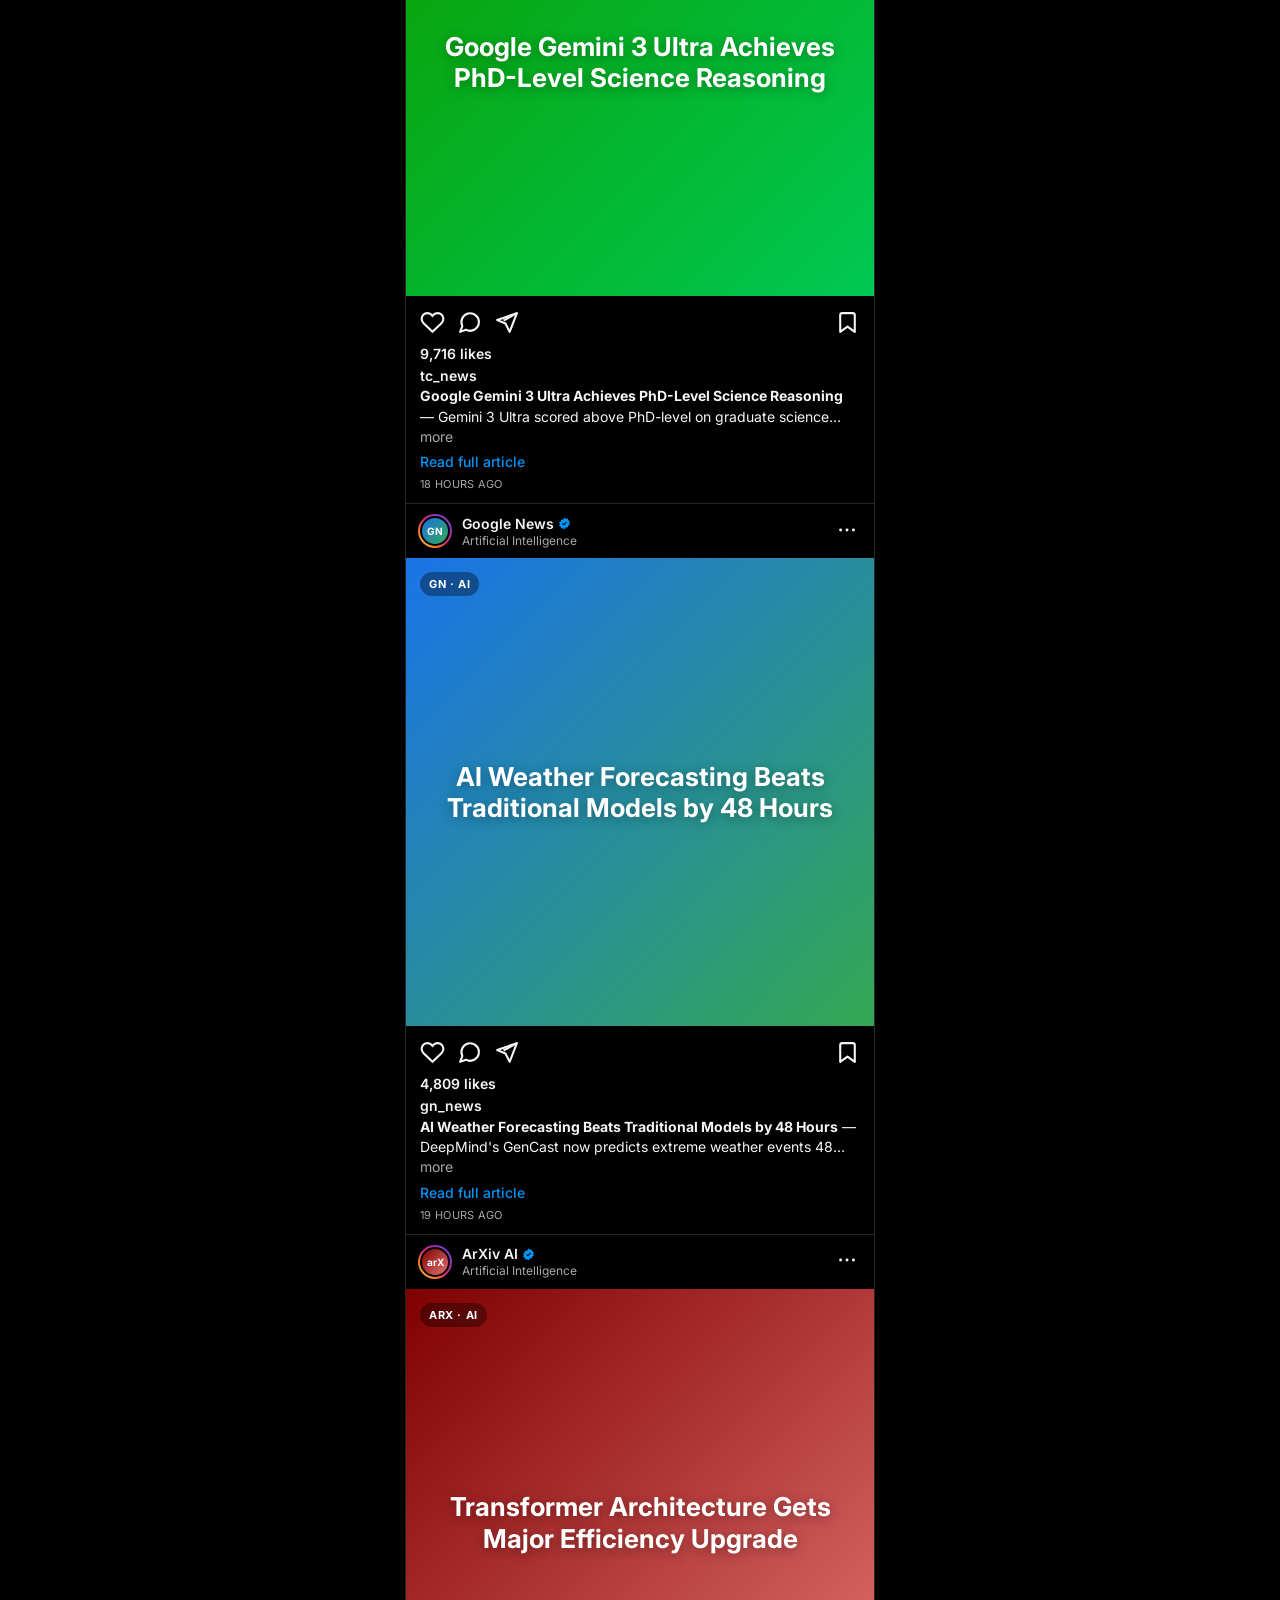
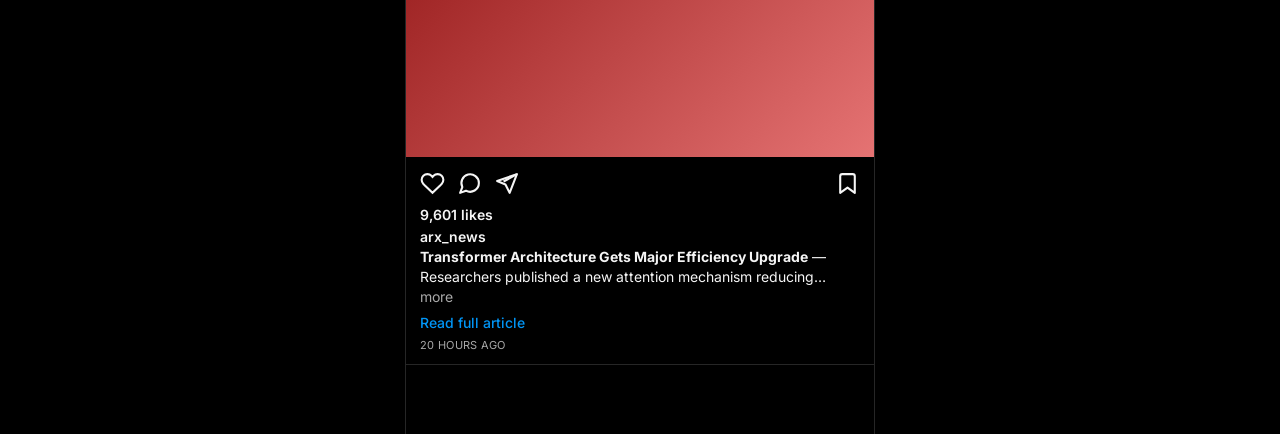
==== commit 4da1cb3d: "Finish Instagram-style redesign of the AI News PWA Stories bar filters by source, infinite-scroll fe" ====
--- a/index.html
+++ b/index.html
@@ -98,6 +98,7 @@
         </button>
     </nav>
 
+    <script src="articles.js"></script>
     <script src="app.js"></script>
 </body>
 </html>
--- a/styles.css
+++ b/styles.css
@@ -1,65 +1,115 @@
-/* ========================================
-   AI News Aggregator - Inshorts-style UI
-   ======================================== */
-:root{--bg-primary:#0a0a1a;--bg-secondary:#12122a;--bg-card:#ffffff;--text-primary:#1a1a2e;--text-secondary:#555577;--text-light:#8888aa;--accent:#6c5ce7;--accent-light:#a29bfe;--border:#e8e8f0;--shadow-sm:0 2px 8px rgba(0,0,0,0.08);--shadow-md:0 8px 30px rgba(0,0,0,0.12);--shadow-lg:0 20px 60px rgba(0,0,0,0.2);--radius:20px;--card-max-width:480px;--transition:0.3s cubic-bezier(0.25,0.46,0.45,0.94)}
-*{margin:0;padding:0;box-sizing:border-box}html,body{height:100%;overflow:hidden}
-body{font-family:'Inter',-apple-system,BlinkMacSystemFont,sans-serif;background:linear-gradient(135deg,var(--bg-primary) 0%,var(--bg-secondary) 100%);color:var(--text-primary);-webkit-font-smoothing:antialiased;display:flex;flex-direction:column}
-.app-header{display:flex;align-items:center;justify-content:space-between;padding:12px 20px;background:rgba(10,10,26,0.95);backdrop-filter:blur(20px);border-bottom:1px solid rgba(255,255,255,0.06);z-index:100;flex-shrink:0}
-.header-left{display:flex;align-items:center;gap:12px}.logo{display:flex;align-items:center;gap:8px}.logo-icon{font-size:22px}
-.logo h1{font-size:20px;font-weight:800;background:linear-gradient(135deg,#a29bfe,#6c5ce7);-webkit-background-clip:text;-webkit-text-fill-color:transparent;background-clip:text;letter-spacing:-0.5px}
-.tagline{font-size:12px;color:var(--text-light);opacity:0.6}.header-right{display:flex;align-items:center;gap:10px}
-.icon-btn{background:rgba(255,255,255,0.08);border:1px solid rgba(255,255,255,0.1);color:#ccc;width:38px;height:38px;border-radius:12px;display:flex;align-items:center;justify-content:center;cursor:pointer;transition:var(--transition)}
-.icon-btn:hover{background:rgba(255,255,255,0.15);color:#fff}.icon-btn.spinning svg{animation:spin 0.8s linear infinite}
-@keyframes spin{from{transform:rotate(0deg)}to{transform:rotate(360deg)}}
-.source-filter{background:rgba(255,255,255,0.08);border:1px solid rgba(255,255,255,0.1);color:#ccc;padding:8px 12px;border-radius:12px;font-size:13px;font-family:inherit;cursor:pointer;outline:none;max-width:150px}
-.source-filter option{background:#1a1a2e;color:#ccc}
-.install-btn{display:none;align-items:center;gap:6px;background:linear-gradient(135deg,#6c5ce7,#a29bfe);border:none;color:#fff;padding:8px 14px;border-radius:12px;font-size:13px;font-weight:600;font-family:inherit;cursor:pointer;transition:var(--transition);white-space:nowrap;animation:installPulse 2s ease-in-out 3}
-.install-btn:hover{transform:translateY(-1px);box-shadow:0 4px 15px rgba(108,92,231,0.4)}.install-btn:active{transform:translateY(0)}
-@keyframes installPulse{0%,100%{box-shadow:0 0 0 0 rgba(108,92,231,0.4)}50%{box-shadow:0 0 0 8px rgba(108,92,231,0)}}
-.main-container{flex:1;display:flex;align-items:center;justify-content:center;position:relative;overflow:hidden;padding:15px}
-.loading-container{display:flex;flex-direction:column;align-items:center;gap:20px}
-.loading-card{width:min(var(--card-max-width),90vw);background:var(--bg-card);border-radius:var(--radius);overflow:hidden;box-shadow:var(--shadow-lg)}
-.skeleton{background:linear-gradient(90deg,#eee 25%,#ddd 50%,#eee 75%);background-size:200% 100%;animation:shimmer 1.5s ease-in-out infinite;border-radius:8px}
-.skeleton-image{width:100%;height:200px;border-radius:0}.skeleton-content{padding:20px;display:flex;flex-direction:column;gap:12px}
-.skeleton-badge{width:80px;height:22px}.skeleton-title{width:100%;height:20px}.skeleton-title.short{width:65%}.skeleton-text{width:100%;height:14px}.skeleton-text.short{width:45%}
+/* AI News - Instagram-style UI */
+:root{--bg:#000;--surface:#121212;--elev:#262626;--border:#262626;--text:#f5f5f5;--muted:#a8a8a8;--blue:#0095f6;--red:#ff3040;--ring:linear-gradient(45deg,#feda75,#fa7e1e,#d62976,#962fbf,#4f5bd5);--nav-h:56px;--header-h:52px;--maxw:470px}
+*{margin:0;padding:0;box-sizing:border-box;-webkit-tap-highlight-color:transparent}
+html,body{height:100%}
+body{font-family:'Inter',-apple-system,BlinkMacSystemFont,'Segoe UI',sans-serif;background:var(--bg);color:var(--text);-webkit-font-smoothing:antialiased;overscroll-behavior-y:contain}
+button{font-family:inherit;background:none;border:none;color:inherit;cursor:pointer}
+
+/* Header */
+.top-header{position:sticky;top:0;z-index:50;height:var(--header-h);padding:0 16px;padding-top:env(safe-area-inset-top);display:flex;align-items:center;justify-content:space-between;background:rgba(0,0,0,.92);backdrop-filter:blur(12px);-webkit-backdrop-filter:blur(12px);border-bottom:1px solid var(--border);max-width:var(--maxw);margin:0 auto}
+.header-logo{font-family:'Snell Roundhand','Brush Script MT','Segoe Script',cursive;font-size:28px;font-weight:700;letter-spacing:.5px;background:var(--ring);-webkit-background-clip:text;background-clip:text;-webkit-text-fill-color:transparent}
+.header-actions{display:flex;gap:18px}
+.header-icon-btn{display:flex;align-items:center;justify-content:center;width:32px;height:32px}
+.header-icon-btn.spinning svg{animation:spin .8s linear infinite}
+@keyframes spin{to{transform:rotate(360deg)}}
+
+/* Stories */
+.stories-bar{display:flex;gap:14px;overflow-x:auto;padding:12px 12px 10px;border-bottom:1px solid var(--border);scrollbar-width:none;max-width:var(--maxw);margin:0 auto}
+.stories-bar::-webkit-scrollbar{display:none}
+.story-item{display:flex;flex-direction:column;align-items:center;gap:6px;flex-shrink:0;cursor:pointer;width:68px}
+.story-ring{width:66px;height:66px;border-radius:50%;padding:2.5px;background:var(--ring);transition:transform .15s}
+.story-item:active .story-ring{transform:scale(.92)}
+.story-item.seen .story-ring{background:var(--elev)}
+.story-avatar{width:100%;height:100%;border-radius:50%;border:3px solid var(--bg);display:flex;align-items:center;justify-content:center;font-weight:700;font-size:15px;color:#fff}
+.all-avatar{background:linear-gradient(135deg,#833ab4,#fd1d1d)}
+.story-name{font-size:11.5px;color:var(--text);max-width:68px;overflow:hidden;text-overflow:ellipsis;white-space:nowrap}
+.story-item.active .story-name{font-weight:700}
+.story-item.active .story-ring{box-shadow:0 0 0 2px var(--bg),0 0 0 3.5px #fff}
+
+/* Feed */
+.feed{max-width:var(--maxw);margin:0 auto;padding-bottom:calc(var(--nav-h) + env(safe-area-inset-bottom) + 12px)}
+.tab-title{padding:14px 16px 6px;font-size:18px;font-weight:700}
+.post{border-bottom:1px solid var(--border);padding-bottom:12px;animation:fadeIn .35s ease}
+@keyframes fadeIn{from{opacity:0;transform:translateY(8px)}to{opacity:1;transform:none}}
+.post-header{display:flex;align-items:center;gap:10px;padding:10px 12px}
+.post-avatar{width:34px;height:34px;border-radius:50%;padding:2px;background:var(--ring);flex-shrink:0}
+.post-avatar div{width:100%;height:100%;border-radius:50%;border:2px solid var(--bg);display:flex;align-items:center;justify-content:center;font-size:10px;font-weight:700;color:#fff}
+.post-meta{flex:1;min-width:0;line-height:1.25}
+.post-source{font-size:14px;font-weight:600;display:flex;align-items:center;gap:4px}
+.verified{width:13px;height:13px;color:var(--blue)}
+.post-sub{font-size:12px;color:var(--muted)}
+.post-more{padding:4px;color:var(--text)}
+
+.post-media{position:relative;width:100%;aspect-ratio:1/1;overflow:hidden;display:flex;align-items:center;justify-content:center;padding:28px;user-select:none;-webkit-user-select:none}
+.post-media img{position:absolute;inset:0;width:100%;height:100%;object-fit:cover}
+.media-headline{position:relative;font-size:26px;line-height:1.2;font-weight:700;color:#fff;text-align:center;text-shadow:0 2px 12px rgba(0,0,0,.35)}
+.media-tag{position:absolute;top:14px;left:14px;font-size:11px;font-weight:700;letter-spacing:.6px;text-transform:uppercase;background:rgba(0,0,0,.35);padding:5px 9px;border-radius:20px;color:#fff;backdrop-filter:blur(6px)}
+.heart-burst{position:absolute;left:50%;top:50%;width:96px;height:96px;transform:translate(-50%,-50%) scale(0);opacity:0;pointer-events:none;color:#fff;filter:drop-shadow(0 4px 16px rgba(0,0,0,.4))}
+.heart-burst.show{animation:burst .8s ease forwards}
+@keyframes burst{15%{transform:translate(-50%,-50%) scale(1.2);opacity:1}30%{transform:translate(-50%,-50%) scale(.95)}45%,80%{transform:translate(-50%,-50%) scale(1);opacity:1}100%{transform:translate(-50%,-50%) scale(0);opacity:0}}
+
+.post-actions{display:flex;align-items:center;padding:8px 8px 4px}
+.act{padding:6px;display:flex;transition:transform .12s}
+.act:active{transform:scale(.85)}
+.act svg{width:25px;height:25px}
+.act.liked{color:var(--red)}
+.act.liked svg{animation:pop .35s ease}
+@keyframes pop{50%{transform:scale(1.25)}}
+.act-spacer{flex:1}
+.post-likes{padding:0 14px;font-size:14px;font-weight:600}
+.post-caption{padding:4px 14px 0;font-size:14px;line-height:1.45}
+.post-caption b{font-weight:600;margin-right:5px}
+.caption-text.clamped{display:-webkit-box;-webkit-line-clamp:2;-webkit-box-orient:vertical;overflow:hidden}
+.more-btn{color:var(--muted);font-size:14px;padding:0}
+.post-link{display:inline-block;padding:6px 14px 0;font-size:14px;color:var(--blue);text-decoration:none;font-weight:500}
+.post-time{padding:6px 14px 0;font-size:11px;color:var(--muted);text-transform:uppercase;letter-spacing:.3px}
+
+/* Explore grid */
+.search-box{margin:10px 12px;display:flex;align-items:center;gap:8px;background:var(--elev);border-radius:10px;padding:9px 12px}
+.search-box input{flex:1;background:none;border:none;outline:none;color:var(--text);font-size:15px;font-family:inherit}
+.search-box svg{color:var(--muted);flex-shrink:0}
+.grid{display:grid;grid-template-columns:repeat(3,1fr);gap:2px}
+.grid-cell{aspect-ratio:1/1;display:flex;align-items:flex-end;padding:7px;font-size:11px;font-weight:600;line-height:1.25;color:#fff;cursor:pointer;overflow:hidden;text-shadow:0 1px 6px rgba(0,0,0,.4)}
+.grid-cell span{display:-webkit-box;-webkit-line-clamp:4;-webkit-box-orient:vertical;overflow:hidden}
+
+/* Profile */
+.profile{padding:20px 16px}
+.profile-top{display:flex;align-items:center;gap:24px}
+.profile-pic{width:86px;height:86px;border-radius:50%;padding:3px;background:var(--ring);flex-shrink:0}
+.profile-pic div{width:100%;height:100%;border-radius:50%;border:3px solid var(--bg);background:linear-gradient(135deg,#4f5bd5,#962fbf);display:flex;align-items:center;justify-content:center;font-size:30px}
+.profile-stats{flex:1;display:flex;justify-content:space-around;text-align:center}
+.profile-stats b{display:block;font-size:17px}
+.profile-stats span{font-size:13px;color:var(--muted)}
+.profile-name{margin-top:14px;font-weight:600;font-size:14px}
+.profile-bio{font-size:14px;color:var(--muted);margin-top:2px;line-height:1.45}
+.profile-btn{margin-top:14px;width:100%;background:var(--elev);border-radius:8px;padding:8px;font-size:14px;font-weight:600}
+
+/* States */
+.state-message{display:flex;flex-direction:column;align-items:center;text-align:center;gap:8px;padding:70px 24px;color:var(--muted)}
+.state-icon{font-size:46px;margin-bottom:6px}
+.state-message h2{color:var(--text);font-size:19px}
+.action-button{margin-top:10px;background:var(--blue);color:#fff;font-weight:600;font-size:14px;padding:9px 22px;border-radius:8px}
+
+/* Skeleton */
+.skeleton-card{border-bottom:1px solid var(--border);padding-bottom:14px}
+.skeleton-header{display:flex;align-items:center;gap:10px;padding:10px 12px}
+.skeleton-circle{width:34px;height:34px;border-radius:50%}
+.skeleton-lines{flex:1;display:flex;flex-direction:column;gap:6px}
+.skeleton-img{width:100%;aspect-ratio:1/1}
+.skeleton-body{padding:12px 14px;display:flex;flex-direction:column;gap:8px}
+.skeleton-line{height:11px;border-radius:6px}
+.w40{width:40%}.w60{width:60%}.w70{width:70%}.w90{width:90%}
+.skeleton-circle,.skeleton-img,.skeleton-line{background:linear-gradient(90deg,#1a1a1a 25%,#2a2a2a 50%,#1a1a1a 75%);background-size:200% 100%;animation:shimmer 1.4s infinite}
 @keyframes shimmer{0%{background-position:200% 0}100%{background-position:-200% 0}}
-.loading-text{color:var(--text-light);font-size:14px;animation:pulse 2s ease-in-out infinite}
-@keyframes pulse{0%,100%{opacity:0.5}50%{opacity:1}}
-.error-container,.empty-container{display:flex;flex-direction:column;align-items:center;gap:12px;text-align:center;color:#ccc}
-.error-icon,.empty-icon{font-size:48px;margin-bottom:8px}
-.error-container h2,.empty-container h2{font-size:20px;color:#fff}.error-container p,.empty-container p{font-size:14px;color:var(--text-light)}
-.btn-primary{background:var(--accent);color:#fff;border:none;padding:12px 28px;border-radius:12px;font-size:14px;font-weight:600;font-family:inherit;cursor:pointer;margin-top:8px;transition:var(--transition)}
-.btn-primary:hover{background:var(--accent-light);transform:translateY(-1px)}
-.card-stack{width:100%;max-width:var(--card-max-width);height:100%;position:relative;perspective:1000px}
-.news-card{position:absolute;width:100%;height:100%;max-height:580px;top:50%;left:50%;background:var(--bg-card);border-radius:var(--radius);overflow:hidden;box-shadow:var(--shadow-lg);cursor:grab;user-select:none;-webkit-user-select:none;display:flex;flex-direction:column;transition:transform 0.4s cubic-bezier(0.25,0.46,0.45,0.94),opacity 0.4s ease;will-change:transform,opacity;touch-action:pan-y}
-.news-card:active{cursor:grabbing}.news-card.dragging{transition:none}
-.news-card.swiping-left{transform:translate(-150%,-50%) rotate(-20deg)!important;opacity:0}
-.news-card.swiping-right{transform:translate(150%,-50%) rotate(20deg)!important;opacity:0}
-.card-image{width:100%;height:200px;position:relative;overflow:hidden;flex-shrink:0}
-.card-image img{width:100%;height:100%;object-fit:cover;transition:opacity 0.3s ease}
-.card-image-placeholder{width:100%;height:100%;display:flex;align-items:center;justify-content:center;font-size:40px;color:rgba(255,255,255,0.4)}
-.card-image-overlay{position:absolute;bottom:0;left:0;right:0;height:60px;background:linear-gradient(transparent,rgba(0,0,0,0.3))}
-.card-content{padding:20px;display:flex;flex-direction:column;gap:10px;flex:1;overflow-y:auto}
-.card-meta{display:flex;align-items:center;justify-content:space-between}
-.card-source{display:inline-block;padding:4px 10px;border-radius:6px;font-size:11px;font-weight:700;text-transform:uppercase;letter-spacing:0.5px;color:#fff}
-.card-date{font-size:12px;color:var(--text-light)}
-.card-title{font-size:18px;font-weight:700;line-height:1.3;color:var(--text-primary);display:-webkit-box;-webkit-line-clamp:3;-webkit-box-orient:vertical;overflow:hidden}
-.card-summary{font-size:14px;line-height:1.6;color:var(--text-secondary);display:-webkit-box;-webkit-line-clamp:4;-webkit-box-orient:vertical;overflow:hidden}
-.card-link{display:inline-flex;align-items:center;gap:6px;color:var(--accent);text-decoration:none;font-size:13px;font-weight:600;margin-top:auto;padding-top:8px;transition:var(--transition)}
-.card-link:hover{color:var(--accent-light);gap:10px}.card-link svg{transition:transform var(--transition)}.card-link:hover svg{transform:translateX(3px)}
-.swipe-hint{position:absolute;bottom:20px;left:50%;transform:translateX(-50%);z-index:50}
-.hint-content{display:flex;align-items:center;gap:12px;background:rgba(0,0,0,0.7);backdrop-filter:blur(10px);padding:10px 20px;border-radius:30px;animation:fadeInUp 0.5s ease}
-.hint-text{color:#fff;font-size:13px;font-weight:500}.hint-arrow{color:var(--accent-light);font-size:18px;font-weight:700}
-.hint-arrow.left{animation:slideLeft 1s ease-in-out infinite}.hint-arrow.right{animation:slideRight 1s ease-in-out infinite}
-@keyframes slideLeft{0%,100%{transform:translateX(0)}50%{transform:translateX(-5px)}}
-@keyframes slideRight{0%,100%{transform:translateX(0)}50%{transform:translateX(5px)}}
-@keyframes fadeInUp{from{opacity:0;transform:translate(-50%,10px)}to{opacity:1;transform:translate(-50%,0)}}
-.app-footer{display:flex;align-items:center;justify-content:space-between;padding:12px 20px;background:rgba(10,10,26,0.95);backdrop-filter:blur(20px);border-top:1px solid rgba(255,255,255,0.06);z-index:100;flex-shrink:0}
-.nav-btn{display:flex;align-items:center;gap:6px;background:rgba(255,255,255,0.08);border:1px solid rgba(255,255,255,0.1);color:#ccc;padding:8px 16px;border-radius:12px;font-size:13px;font-weight:500;font-family:inherit;cursor:pointer;transition:var(--transition)}
-.nav-btn:hover:not(:disabled){background:rgba(255,255,255,0.15);color:#fff}.nav-btn:disabled{opacity:0.3;cursor:not-allowed}
-.card-counter{display:flex;align-items:center;gap:4px;color:#888;font-size:14px;font-weight:600}
-.card-counter .separator{color:#555}#current-index{color:#fff;font-size:16px}
-@media(max-width:480px){.app-header{padding:10px 15px}.tagline{display:none}.source-filter{max-width:110px;font-size:12px}.main-container{padding:10px}.news-card{max-height:none}.card-image{height:180px}.card-content{padding:16px}.card-title{font-size:16px}.card-summary{font-size:13px}.app-footer{padding:10px 15px}}
-@media(min-width:768px){.card-image{height:220px}.card-title{font-size:20px}.main-container{padding:20px}}
-@media(min-width:1024px){:root{--card-max-width:520px}}
-.card-content::-webkit-scrollbar{width:4px}.card-content::-webkit-scrollbar-track{background:transparent}.card-content::-webkit-scrollbar-thumb{background:#ddd;border-radius:4px}+
+/* Bottom nav */
+.bottom-nav{position:fixed;bottom:0;left:0;right:0;z-index:50;height:calc(var(--nav-h) + env(safe-area-inset-bottom));padding-bottom:env(safe-area-inset-bottom);display:flex;justify-content:space-around;align-items:center;background:rgba(0,0,0,.95);backdrop-filter:blur(12px);-webkit-backdrop-filter:blur(12px);border-top:1px solid var(--border)}
+.nav-item{display:flex;flex-direction:column;align-items:center;gap:2px;font-size:10px;color:var(--muted);padding:6px 14px;transition:color .15s}
+.nav-item.active{color:var(--text)}
+.nav-item.active svg{stroke-width:2.6}
+
+/* Toast */
+.toast{position:fixed;left:50%;bottom:calc(var(--nav-h) + env(safe-area-inset-bottom) + 16px);transform:translateX(-50%) translateY(20px);background:#fff;color:#000;font-size:14px;font-weight:500;padding:10px 18px;border-radius:10px;opacity:0;transition:all .25s;pointer-events:none;z-index:60;white-space:nowrap}
+.toast.show{opacity:1;transform:translateX(-50%) translateY(0)}
+
+@media(min-width:600px){.feed,.top-header,.stories-bar{border-left:1px solid var(--border);border-right:1px solid var(--border)}}
